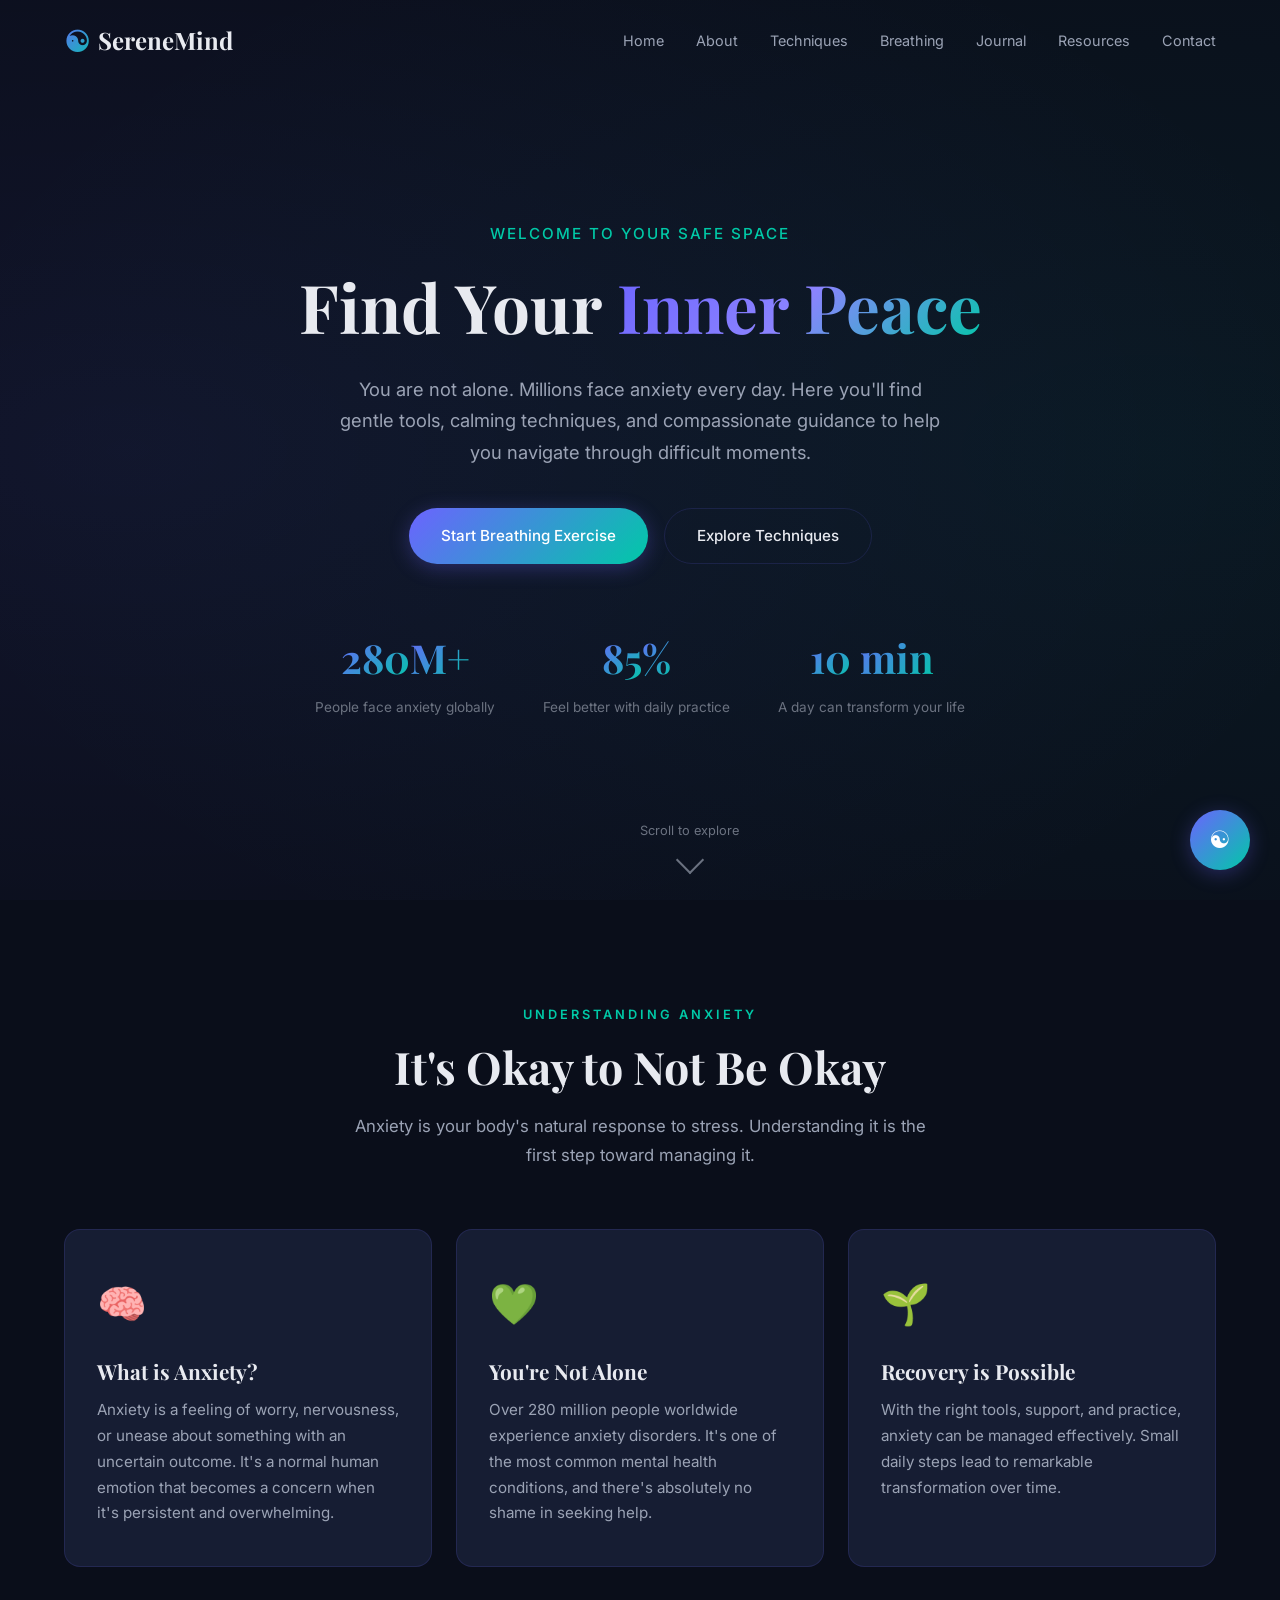
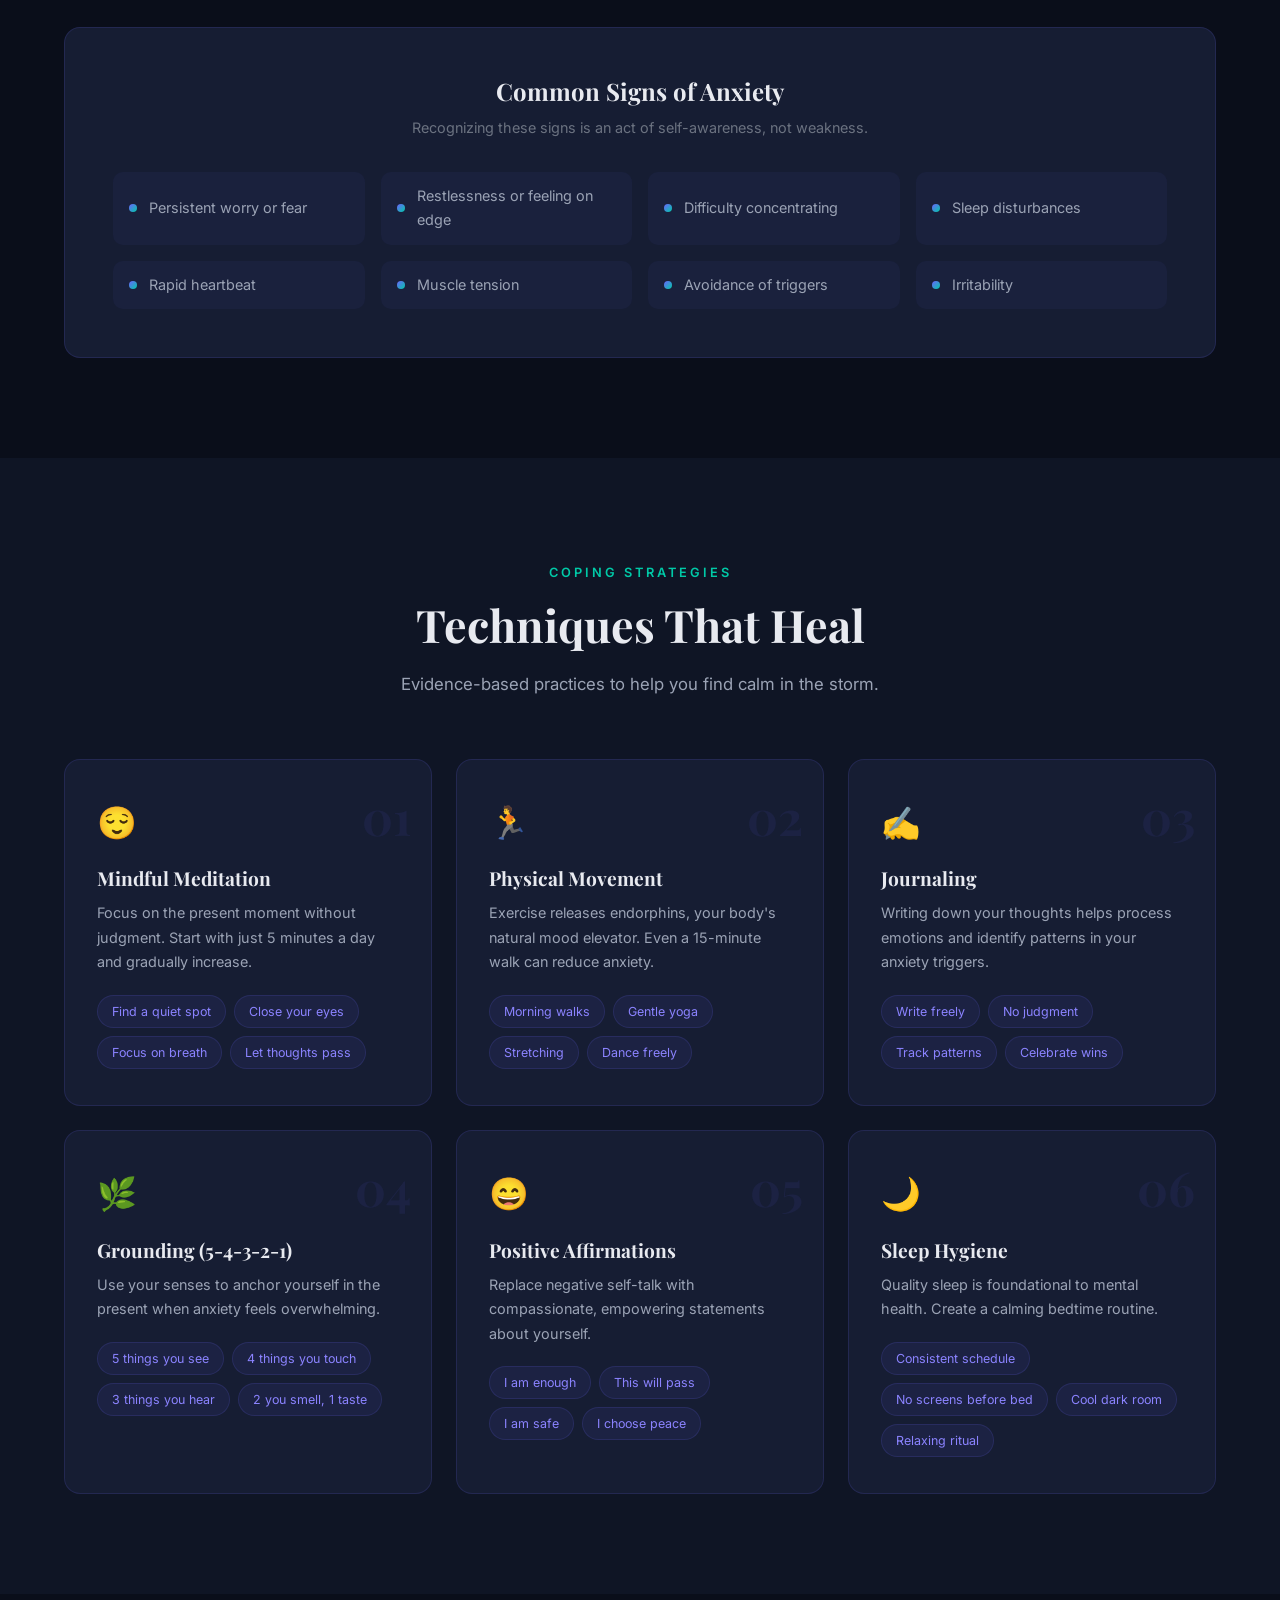
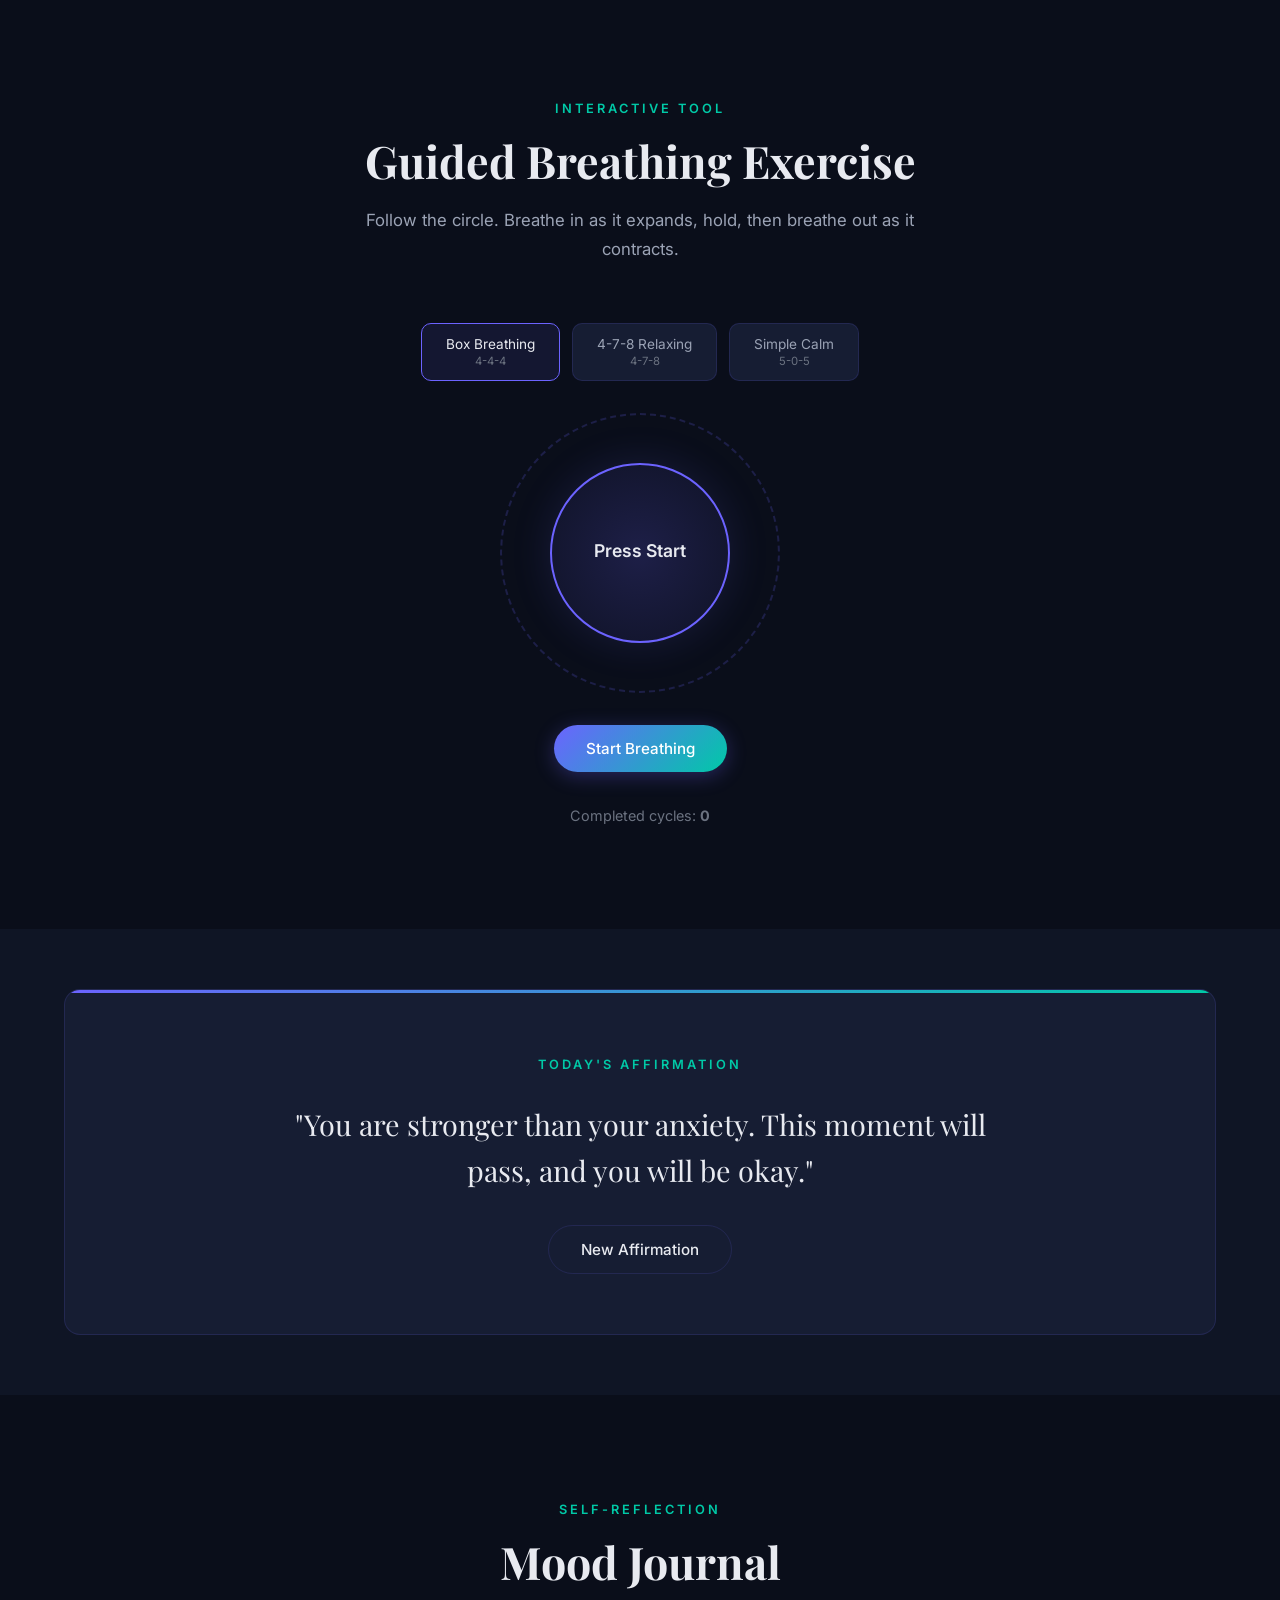
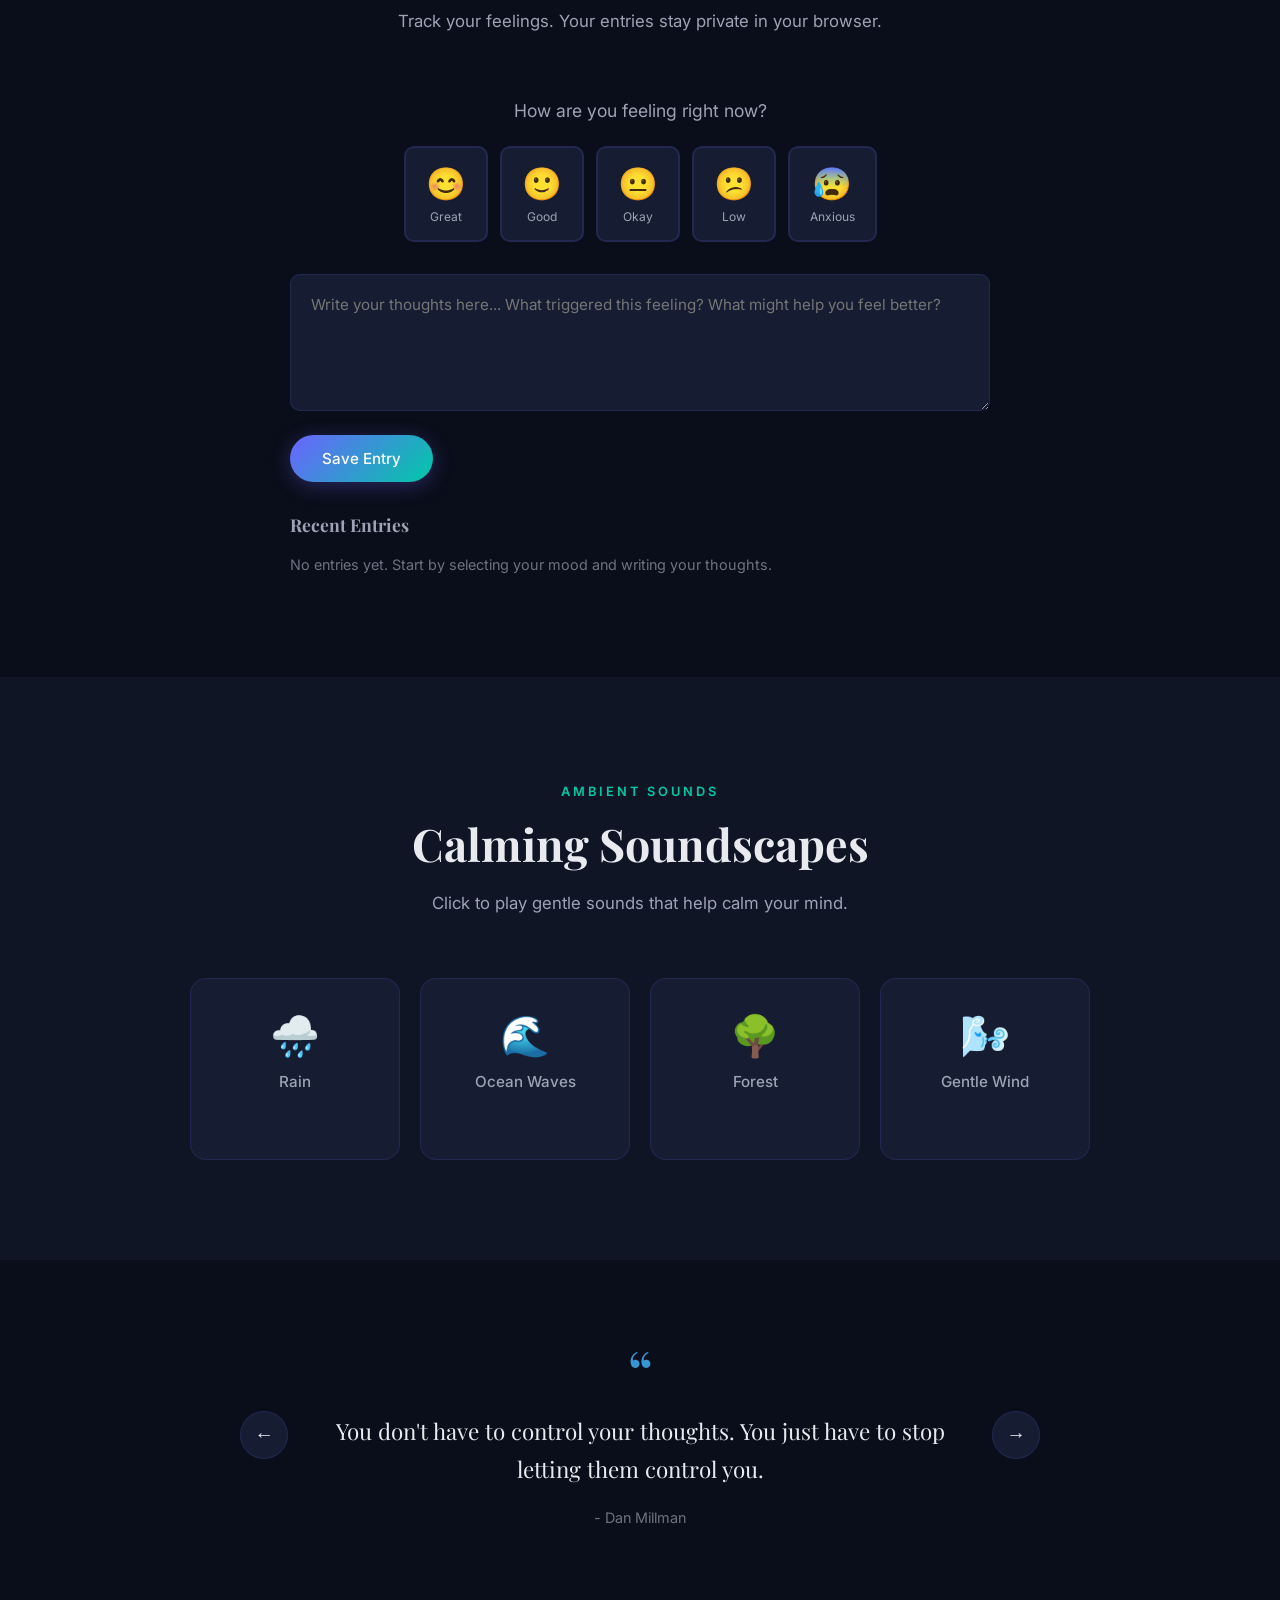
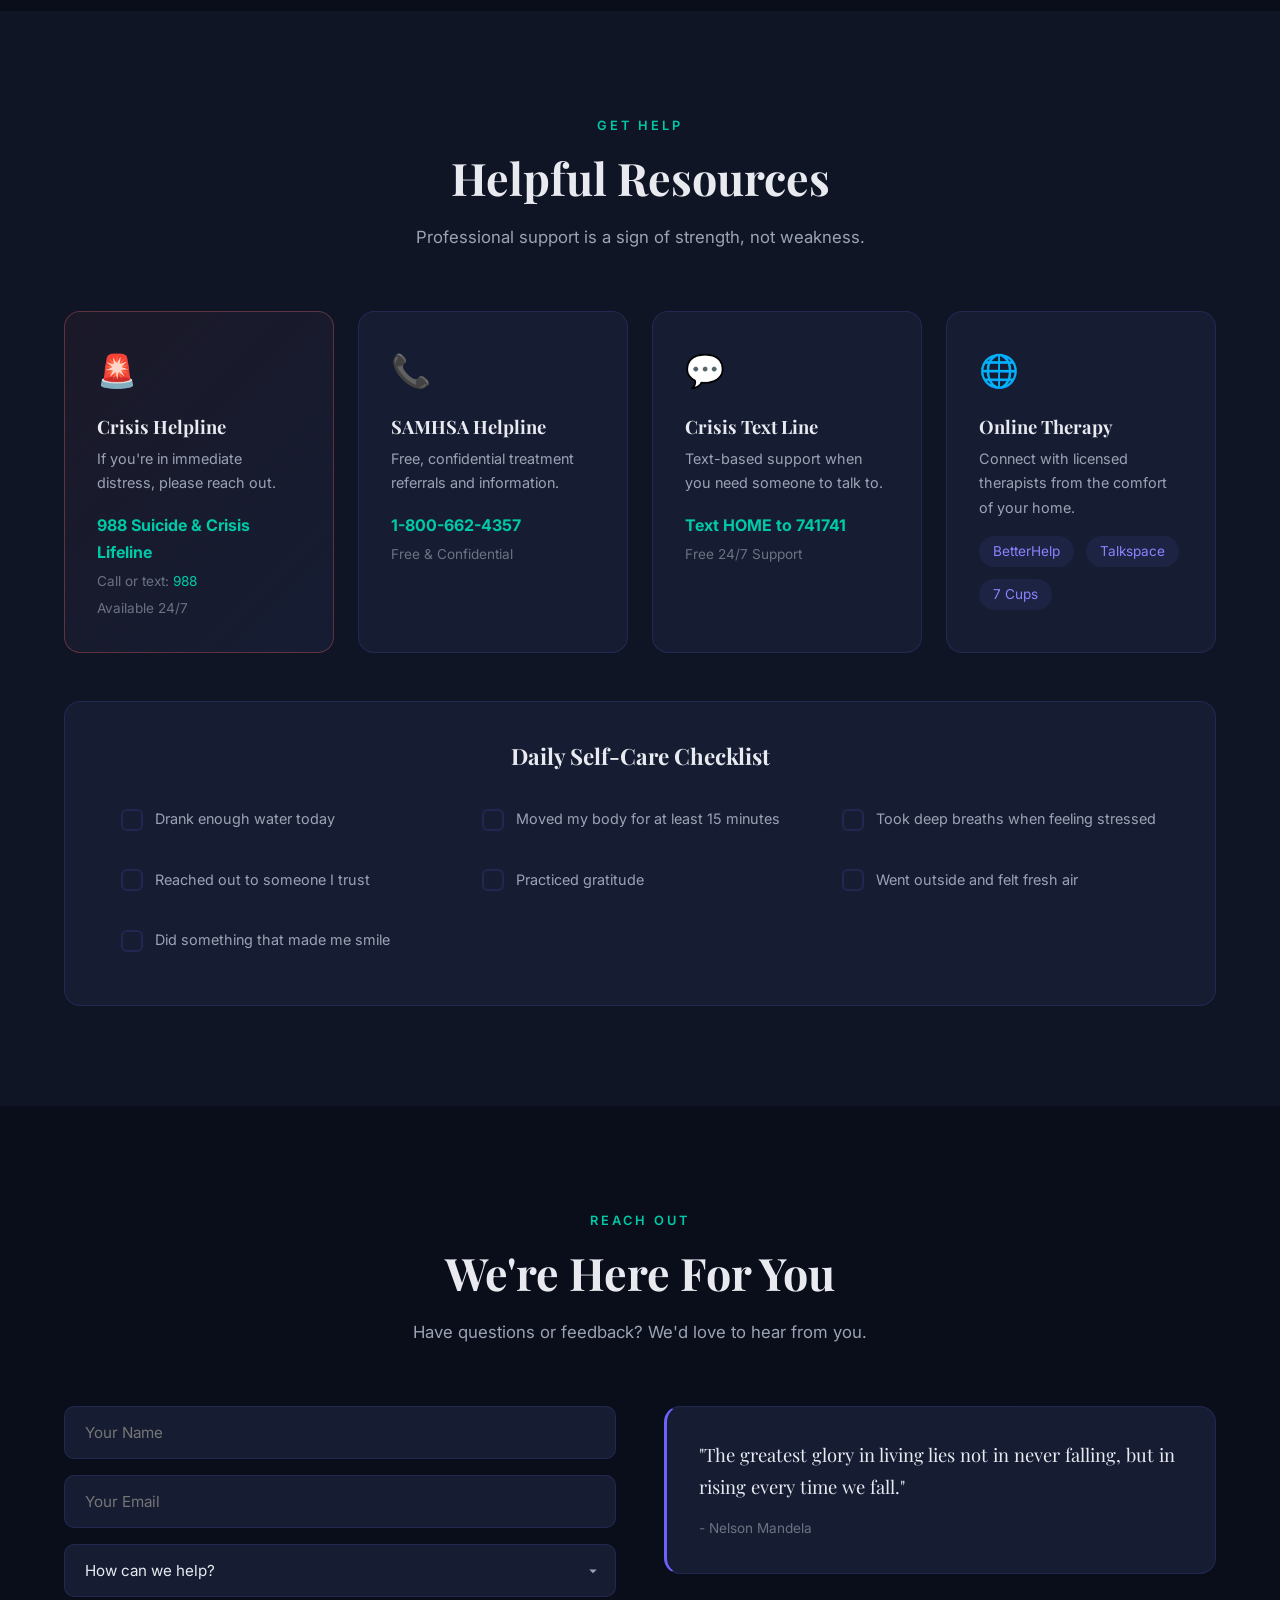
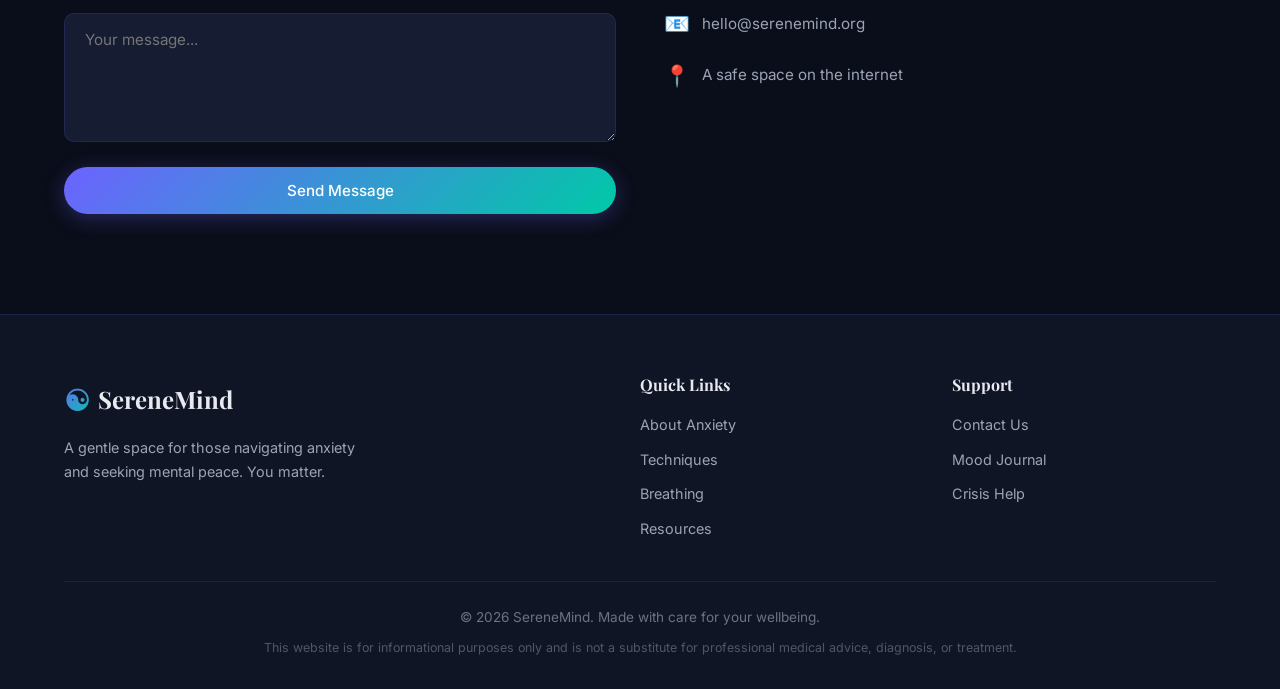
==== index.html @ 4c830961 "Initial commit: SereneMind mental peace website" ====
<!DOCTYPE html>
<html lang="en">
<head>
    <meta charset="UTF-8">
    <meta name="viewport" content="width=device-width, initial-scale=1.0">
    <title>SereneMind - Find Your Inner Peace</title>
    <link rel="preconnect" href="https://fonts.googleapis.com">
    <link href="https://fonts.googleapis.com/css2?family=Playfair+Display:wght@400;600;700&family=Inter:wght@300;400;500;600&display=swap" rel="stylesheet">
    <link rel="stylesheet" href="style.css">
</head>
<body>

    <!-- Navigation -->
    <nav class="navbar" id="navbar">
        <div class="container nav-container">
            <a href="#" class="logo">
                <span class="logo-icon">&#9775;</span> SereneMind
            </a>
            <button class="nav-toggle" id="navToggle" aria-label="Toggle menu">
                <span></span><span></span><span></span>
            </button>
            <ul class="nav-links" id="navLinks">
                <li><a href="#home">Home</a></li>
                <li><a href="#about">About</a></li>
                <li><a href="#techniques">Techniques</a></li>
                <li><a href="#breathing">Breathing</a></li>
                <li><a href="#journal">Journal</a></li>
                <li><a href="#resources">Resources</a></li>
                <li><a href="#contact">Contact</a></li>
            </ul>
        </div>
    </nav>

    <!-- Hero Section -->
    <section class="hero" id="home">
        <div class="hero-particles" id="particles"></div>
        <div class="container hero-content">
            <p class="hero-tagline">Welcome to your safe space</p>
            <h1 class="hero-title">Find Your <span class="gradient-text">Inner Peace</span></h1>
            <p class="hero-subtitle">
                You are not alone. Millions face anxiety every day. Here you'll find gentle tools,
                calming techniques, and compassionate guidance to help you navigate through difficult moments.
            </p>
            <div class="hero-buttons">
                <a href="#breathing" class="btn btn-primary">Start Breathing Exercise</a>
                <a href="#techniques" class="btn btn-outline">Explore Techniques</a>
            </div>
            <div class="hero-stats">
                <div class="stat">
                    <span class="stat-number" data-target="280">0</span><span class="stat-suffix">M+</span>
                    <span class="stat-label">People face anxiety globally</span>
                </div>
                <div class="stat">
                    <span class="stat-number" data-target="85">0</span><span class="stat-suffix">%</span>
                    <span class="stat-label">Feel better with daily practice</span>
                </div>
                <div class="stat">
                    <span class="stat-number" data-target="10">0</span><span class="stat-suffix"> min</span>
                    <span class="stat-label">A day can transform your life</span>
                </div>
            </div>
        </div>
        <div class="scroll-indicator">
            <span>Scroll to explore</span>
            <div class="scroll-arrow"></div>
        </div>
    </section>

    <!-- About Section -->
    <section class="section about" id="about">
        <div class="container">
            <div class="section-header">
                <span class="section-tag">Understanding Anxiety</span>
                <h2 class="section-title">It's Okay to Not Be Okay</h2>
                <p class="section-subtitle">Anxiety is your body's natural response to stress. Understanding it is the first step toward managing it.</p>
            </div>
            <div class="about-grid">
                <div class="about-card" data-aos="fade-up">
                    <div class="about-icon">&#129504;</div>
                    <h3>What is Anxiety?</h3>
                    <p>Anxiety is a feeling of worry, nervousness, or unease about something with an uncertain outcome. It's a normal human emotion that becomes a concern when it's persistent and overwhelming.</p>
                </div>
                <div class="about-card" data-aos="fade-up" data-delay="100">
                    <div class="about-icon">&#128154;</div>
                    <h3>You're Not Alone</h3>
                    <p>Over 280 million people worldwide experience anxiety disorders. It's one of the most common mental health conditions, and there's absolutely no shame in seeking help.</p>
                </div>
                <div class="about-card" data-aos="fade-up" data-delay="200">
                    <div class="about-icon">&#127793;</div>
                    <h3>Recovery is Possible</h3>
                    <p>With the right tools, support, and practice, anxiety can be managed effectively. Small daily steps lead to remarkable transformation over time.</p>
                </div>
            </div>

            <!-- Symptoms Awareness -->
            <div class="symptoms-section">
                <h3 class="symptoms-title">Common Signs of Anxiety</h3>
                <p class="symptoms-note">Recognizing these signs is an act of self-awareness, not weakness.</p>
                <div class="symptoms-grid">
                    <div class="symptom-item"><span class="symptom-dot"></span> Persistent worry or fear</div>
                    <div class="symptom-item"><span class="symptom-dot"></span> Restlessness or feeling on edge</div>
                    <div class="symptom-item"><span class="symptom-dot"></span> Difficulty concentrating</div>
                    <div class="symptom-item"><span class="symptom-dot"></span> Sleep disturbances</div>
                    <div class="symptom-item"><span class="symptom-dot"></span> Rapid heartbeat</div>
                    <div class="symptom-item"><span class="symptom-dot"></span> Muscle tension</div>
                    <div class="symptom-item"><span class="symptom-dot"></span> Avoidance of triggers</div>
                    <div class="symptom-item"><span class="symptom-dot"></span> Irritability</div>
                </div>
            </div>
        </div>
    </section>

    <!-- Techniques Section -->
    <section class="section techniques" id="techniques">
        <div class="container">
            <div class="section-header">
                <span class="section-tag">Coping Strategies</span>
                <h2 class="section-title">Techniques That Heal</h2>
                <p class="section-subtitle">Evidence-based practices to help you find calm in the storm.</p>
            </div>
            <div class="techniques-grid">
                <div class="technique-card">
                    <div class="technique-number">01</div>
                    <div class="technique-icon">&#128524;</div>
                    <h3>Mindful Meditation</h3>
                    <p>Focus on the present moment without judgment. Start with just 5 minutes a day and gradually increase.</p>
                    <div class="technique-steps">
                        <span>Find a quiet spot</span>
                        <span>Close your eyes</span>
                        <span>Focus on breath</span>
                        <span>Let thoughts pass</span>
                    </div>
                </div>
                <div class="technique-card">
                    <div class="technique-number">02</div>
                    <div class="technique-icon">&#127939;</div>
                    <h3>Physical Movement</h3>
                    <p>Exercise releases endorphins, your body's natural mood elevator. Even a 15-minute walk can reduce anxiety.</p>
                    <div class="technique-steps">
                        <span>Morning walks</span>
                        <span>Gentle yoga</span>
                        <span>Stretching</span>
                        <span>Dance freely</span>
                    </div>
                </div>
                <div class="technique-card">
                    <div class="technique-number">03</div>
                    <div class="technique-icon">&#9997;&#65039;</div>
                    <h3>Journaling</h3>
                    <p>Writing down your thoughts helps process emotions and identify patterns in your anxiety triggers.</p>
                    <div class="technique-steps">
                        <span>Write freely</span>
                        <span>No judgment</span>
                        <span>Track patterns</span>
                        <span>Celebrate wins</span>
                    </div>
                </div>
                <div class="technique-card">
                    <div class="technique-number">04</div>
                    <div class="technique-icon">&#127807;</div>
                    <h3>Grounding (5-4-3-2-1)</h3>
                    <p>Use your senses to anchor yourself in the present when anxiety feels overwhelming.</p>
                    <div class="technique-steps">
                        <span>5 things you see</span>
                        <span>4 things you touch</span>
                        <span>3 things you hear</span>
                        <span>2 you smell, 1 taste</span>
                    </div>
                </div>
                <div class="technique-card">
                    <div class="technique-number">05</div>
                    <div class="technique-icon">&#128516;</div>
                    <h3>Positive Affirmations</h3>
                    <p>Replace negative self-talk with compassionate, empowering statements about yourself.</p>
                    <div class="technique-steps">
                        <span>I am enough</span>
                        <span>This will pass</span>
                        <span>I am safe</span>
                        <span>I choose peace</span>
                    </div>
                </div>
                <div class="technique-card">
                    <div class="technique-number">06</div>
                    <div class="technique-icon">&#127769;</div>
                    <h3>Sleep Hygiene</h3>
                    <p>Quality sleep is foundational to mental health. Create a calming bedtime routine.</p>
                    <div class="technique-steps">
                        <span>Consistent schedule</span>
                        <span>No screens before bed</span>
                        <span>Cool dark room</span>
                        <span>Relaxing ritual</span>
                    </div>
                </div>
            </div>
        </div>
    </section>

    <!-- Breathing Exercise Section -->
    <section class="section breathing" id="breathing">
        <div class="container">
            <div class="section-header">
                <span class="section-tag">Interactive Tool</span>
                <h2 class="section-title">Guided Breathing Exercise</h2>
                <p class="section-subtitle">Follow the circle. Breathe in as it expands, hold, then breathe out as it contracts.</p>
            </div>
            <div class="breathing-app">
                <div class="breathing-pattern-selector">
                    <button class="pattern-btn active" data-inhale="4" data-hold="4" data-exhale="4">Box Breathing<br><small>4-4-4</small></button>
                    <button class="pattern-btn" data-inhale="4" data-hold="7" data-exhale="8">4-7-8 Relaxing<br><small>4-7-8</small></button>
                    <button class="pattern-btn" data-inhale="5" data-hold="0" data-exhale="5">Simple Calm<br><small>5-0-5</small></button>
                </div>
                <div class="breathing-circle-container">
                    <div class="breathing-outer-ring"></div>
                    <div class="breathing-circle" id="breathCircle">
                        <span class="breath-text" id="breathText">Press Start</span>
                        <span class="breath-timer" id="breathTimer"></span>
                    </div>
                </div>
                <div class="breathing-controls">
                    <button class="btn btn-primary" id="breathStart">Start Breathing</button>
                    <button class="btn btn-outline" id="breathStop" style="display:none;">Stop</button>
                </div>
                <div class="breath-counter">
                    <span>Completed cycles: <strong id="cycleCount">0</strong></span>
                </div>
            </div>
        </div>
    </section>

    <!-- Daily Affirmation -->
    <section class="section affirmation">
        <div class="container">
            <div class="affirmation-card">
                <span class="affirmation-label">Today's Affirmation</span>
                <p class="affirmation-text" id="affirmationText">"You are stronger than your anxiety. This moment will pass, and you will be okay."</p>
                <button class="btn btn-outline" id="newAffirmation">New Affirmation</button>
            </div>
        </div>
    </section>

    <!-- Mood Tracker / Journal Section -->
    <section class="section journal" id="journal">
        <div class="container">
            <div class="section-header">
                <span class="section-tag">Self-Reflection</span>
                <h2 class="section-title">Mood Journal</h2>
                <p class="section-subtitle">Track your feelings. Your entries stay private in your browser.</p>
            </div>
            <div class="journal-app">
                <div class="mood-selector">
                    <p class="mood-question">How are you feeling right now?</p>
                    <div class="mood-options">
                        <button class="mood-btn" data-mood="great" title="Great">&#128522;<span>Great</span></button>
                        <button class="mood-btn" data-mood="good" title="Good">&#128578;<span>Good</span></button>
                        <button class="mood-btn" data-mood="okay" title="Okay">&#128528;<span>Okay</span></button>
                        <button class="mood-btn" data-mood="low" title="Low">&#128533;<span>Low</span></button>
                        <button class="mood-btn" data-mood="anxious" title="Anxious">&#128560;<span>Anxious</span></button>
                    </div>
                </div>
                <div class="journal-entry">
                    <textarea id="journalText" placeholder="Write your thoughts here... What triggered this feeling? What might help you feel better?" rows="5"></textarea>
                    <button class="btn btn-primary" id="saveJournal">Save Entry</button>
                </div>
                <div class="journal-history" id="journalHistory">
                    <h4>Recent Entries</h4>
                    <div id="journalEntries"></div>
                </div>
            </div>
        </div>
    </section>

    <!-- Calming Sounds -->
    <section class="section sounds">
        <div class="container">
            <div class="section-header">
                <span class="section-tag">Ambient Sounds</span>
                <h2 class="section-title">Calming Soundscapes</h2>
                <p class="section-subtitle">Click to play gentle sounds that help calm your mind.</p>
            </div>
            <div class="sounds-grid">
                <button class="sound-card" data-sound="rain">
                    <div class="sound-icon">&#127783;&#65039;</div>
                    <span>Rain</span>
                    <div class="sound-wave"><span></span><span></span><span></span><span></span><span></span></div>
                </button>
                <button class="sound-card" data-sound="ocean">
                    <div class="sound-icon">&#127754;</div>
                    <span>Ocean Waves</span>
                    <div class="sound-wave"><span></span><span></span><span></span><span></span><span></span></div>
                </button>
                <button class="sound-card" data-sound="forest">
                    <div class="sound-icon">&#127795;</div>
                    <span>Forest</span>
                    <div class="sound-wave"><span></span><span></span><span></span><span></span><span></span></div>
                </button>
                <button class="sound-card" data-sound="wind">
                    <div class="sound-icon">&#127788;&#65039;</div>
                    <span>Gentle Wind</span>
                    <div class="sound-wave"><span></span><span></span><span></span><span></span><span></span></div>
                </button>
            </div>
        </div>
    </section>

    <!-- Quotes Carousel -->
    <section class="section quotes">
        <div class="container">
            <div class="quotes-carousel">
                <button class="quote-nav quote-prev" id="quotePrev">&#8592;</button>
                <div class="quote-content">
                    <div class="quote-mark">&#8220;</div>
                    <p class="quote-text" id="quoteText">You don't have to control your thoughts. You just have to stop letting them control you.</p>
                    <span class="quote-author" id="quoteAuthor">- Dan Millman</span>
                </div>
                <button class="quote-nav quote-next" id="quoteNext">&#8594;</button>
            </div>
        </div>
    </section>

    <!-- Resources Section -->
    <section class="section resources" id="resources">
        <div class="container">
            <div class="section-header">
                <span class="section-tag">Get Help</span>
                <h2 class="section-title">Helpful Resources</h2>
                <p class="section-subtitle">Professional support is a sign of strength, not weakness.</p>
            </div>
            <div class="resources-grid">
                <div class="resource-card emergency">
                    <div class="resource-icon">&#128680;</div>
                    <h3>Crisis Helpline</h3>
                    <p>If you're in immediate distress, please reach out.</p>
                    <div class="resource-contact">
                        <strong>988 Suicide & Crisis Lifeline</strong>
                        <span>Call or text: <a href="tel:988">988</a></span>
                        <span>Available 24/7</span>
                    </div>
                </div>
                <div class="resource-card">
                    <div class="resource-icon">&#128222;</div>
                    <h3>SAMHSA Helpline</h3>
                    <p>Free, confidential treatment referrals and information.</p>
                    <div class="resource-contact">
                        <strong>1-800-662-4357</strong>
                        <span>Free & Confidential</span>
                    </div>
                </div>
                <div class="resource-card">
                    <div class="resource-icon">&#128172;</div>
                    <h3>Crisis Text Line</h3>
                    <p>Text-based support when you need someone to talk to.</p>
                    <div class="resource-contact">
                        <strong>Text HOME to 741741</strong>
                        <span>Free 24/7 Support</span>
                    </div>
                </div>
                <div class="resource-card">
                    <div class="resource-icon">&#127760;</div>
                    <h3>Online Therapy</h3>
                    <p>Connect with licensed therapists from the comfort of your home.</p>
                    <div class="resource-links">
                        <span>BetterHelp</span>
                        <span>Talkspace</span>
                        <span>7 Cups</span>
                    </div>
                </div>
            </div>

            <div class="self-care-checklist">
                <h3>Daily Self-Care Checklist</h3>
                <div class="checklist-items">
                    <label class="checklist-item">
                        <input type="checkbox" id="check1"> <span class="checkmark"></span> Drank enough water today
                    </label>
                    <label class="checklist-item">
                        <input type="checkbox" id="check2"> <span class="checkmark"></span> Moved my body for at least 15 minutes
                    </label>
                    <label class="checklist-item">
                        <input type="checkbox" id="check3"> <span class="checkmark"></span> Took deep breaths when feeling stressed
                    </label>
                    <label class="checklist-item">
                        <input type="checkbox" id="check4"> <span class="checkmark"></span> Reached out to someone I trust
                    </label>
                    <label class="checklist-item">
                        <input type="checkbox" id="check5"> <span class="checkmark"></span> Practiced gratitude
                    </label>
                    <label class="checklist-item">
                        <input type="checkbox" id="check6"> <span class="checkmark"></span> Went outside and felt fresh air
                    </label>
                    <label class="checklist-item">
                        <input type="checkbox" id="check7"> <span class="checkmark"></span> Did something that made me smile
                    </label>
                </div>
            </div>
        </div>
    </section>

    <!-- Contact Section -->
    <section class="section contact" id="contact">
        <div class="container">
            <div class="section-header">
                <span class="section-tag">Reach Out</span>
                <h2 class="section-title">We're Here For You</h2>
                <p class="section-subtitle">Have questions or feedback? We'd love to hear from you.</p>
            </div>
            <div class="contact-wrapper">
                <form class="contact-form" id="contactForm">
                    <div class="form-group">
                        <input type="text" placeholder="Your Name" required>
                    </div>
                    <div class="form-group">
                        <input type="email" placeholder="Your Email" required>
                    </div>
                    <div class="form-group">
                        <select>
                            <option value="">How can we help?</option>
                            <option>General Inquiry</option>
                            <option>Suggest a Resource</option>
                            <option>Share Your Story</option>
                            <option>Partnership</option>
                        </select>
                    </div>
                    <div class="form-group">
                        <textarea placeholder="Your message..." rows="5" required></textarea>
                    </div>
                    <button type="submit" class="btn btn-primary">Send Message</button>
                </form>
                <div class="contact-info">
                    <div class="contact-quote">
                        <p>"The greatest glory in living lies not in never falling, but in rising every time we fall."</p>
                        <span>- Nelson Mandela</span>
                    </div>
                    <div class="contact-details">
                        <div class="contact-item">
                            <span class="contact-icon">&#128231;</span>
                            <span>hello@serenemind.org</span>
                        </div>
                        <div class="contact-item">
                            <span class="contact-icon">&#128205;</span>
                            <span>A safe space on the internet</span>
                        </div>
                    </div>
                </div>
            </div>
        </div>
    </section>

    <!-- Footer -->
    <footer class="footer">
        <div class="container">
            <div class="footer-content">
                <div class="footer-brand">
                    <a href="#" class="logo"><span class="logo-icon">&#9775;</span> SereneMind</a>
                    <p>A gentle space for those navigating anxiety and seeking mental peace. You matter.</p>
                </div>
                <div class="footer-links">
                    <h4>Quick Links</h4>
                    <a href="#about">About Anxiety</a>
                    <a href="#techniques">Techniques</a>
                    <a href="#breathing">Breathing</a>
                    <a href="#resources">Resources</a>
                </div>
                <div class="footer-links">
                    <h4>Support</h4>
                    <a href="#contact">Contact Us</a>
                    <a href="#journal">Mood Journal</a>
                    <a href="#resources">Crisis Help</a>
                </div>
            </div>
            <div class="footer-bottom">
                <p>&copy; 2026 SereneMind. Made with care for your wellbeing.</p>
                <p class="disclaimer">This website is for informational purposes only and is not a substitute for professional medical advice, diagnosis, or treatment.</p>
            </div>
        </div>
    </footer>

    <!-- Floating Calm Button -->
    <button class="calm-btn" id="calmBtn" title="Quick calm exercise">
        <span>&#9775;</span>
    </button>

    <!-- Calm Modal -->
    <div class="calm-modal" id="calmModal">
        <div class="calm-modal-content">
            <button class="calm-modal-close" id="calmClose">&times;</button>
            <h3>Quick Grounding Exercise</h3>
            <p>Take a moment. Look around and find:</p>
            <div class="grounding-steps">
                <div class="ground-step active" data-step="1">
                    <span class="ground-number">5</span>
                    <span>things you can <strong>SEE</strong></span>
                </div>
                <div class="ground-step" data-step="2">
                    <span class="ground-number">4</span>
                    <span>things you can <strong>TOUCH</strong></span>
                </div>
                <div class="ground-step" data-step="3">
                    <span class="ground-number">3</span>
                    <span>things you can <strong>HEAR</strong></span>
                </div>
                <div class="ground-step" data-step="4">
                    <span class="ground-number">2</span>
                    <span>things you can <strong>SMELL</strong></span>
                </div>
                <div class="ground-step" data-step="5">
                    <span class="ground-number">1</span>
                    <span>thing you can <strong>TASTE</strong></span>
                </div>
            </div>
            <button class="btn btn-primary" id="groundNext">Next Step</button>
        </div>
    </div>

    <script src="script.js"></script>
</body>
</html>
---- style.css ----
/* ===== CSS Variables & Reset ===== */
:root {
    --primary: #6C63FF;
    --primary-light: #8B83FF;
    --primary-dark: #4A42D4;
    --accent: #00C9A7;
    --accent-light: #33D4B8;
    --bg-dark: #0A0E1A;
    --bg-section: #0F1525;
    --bg-card: #161D33;
    --bg-card-hover: #1C2540;
    --text-primary: #E8EAF0;
    --text-secondary: #9BA3B5;
    --text-muted: #6B7280;
    --border: rgba(108, 99, 255, 0.15);
    --glow: rgba(108, 99, 255, 0.3);
    --gradient-1: linear-gradient(135deg, #6C63FF, #00C9A7);
    --gradient-2: linear-gradient(135deg, #6C63FF 0%, #8B83FF 50%, #00C9A7 100%);
    --shadow: 0 4px 30px rgba(0, 0, 0, 0.3);
    --radius: 16px;
    --radius-sm: 10px;
    --transition: 0.3s ease;
}

*, *::before, *::after {
    margin: 0;
    padding: 0;
    box-sizing: border-box;
}

html {
    scroll-behavior: smooth;
    scroll-padding-top: 80px;
}

body {
    font-family: 'Inter', -apple-system, BlinkMacSystemFont, sans-serif;
    background: var(--bg-dark);
    color: var(--text-primary);
    line-height: 1.7;
    overflow-x: hidden;
}

h1, h2, h3, h4 {
    font-family: 'Playfair Display', Georgia, serif;
    line-height: 1.3;
}

a {
    text-decoration: none;
    color: inherit;
}

img { max-width: 100%; }

.container {
    max-width: 1200px;
    margin: 0 auto;
    padding: 0 24px;
}

/* ===== Navbar ===== */
.navbar {
    position: fixed;
    top: 0;
    left: 0;
    right: 0;
    z-index: 1000;
    padding: 16px 0;
    transition: var(--transition);
    background: transparent;
}

.navbar.scrolled {
    background: rgba(10, 14, 26, 0.92);
    backdrop-filter: blur(20px);
    border-bottom: 1px solid var(--border);
    padding: 10px 0;
}

.nav-container {
    display: flex;
    justify-content: space-between;
    align-items: center;
}

.logo {
    font-family: 'Playfair Display', serif;
    font-size: 1.5rem;
    font-weight: 700;
    display: flex;
    align-items: center;
    gap: 8px;
}

.logo-icon {
    font-size: 1.8rem;
    background: var(--gradient-1);
    -webkit-background-clip: text;
    -webkit-text-fill-color: transparent;
    background-clip: text;
}

.nav-links {
    display: flex;
    list-style: none;
    gap: 32px;
}

.nav-links a {
    font-size: 0.9rem;
    font-weight: 400;
    color: var(--text-secondary);
    transition: var(--transition);
    position: relative;
}

.nav-links a::after {
    content: '';
    position: absolute;
    bottom: -4px;
    left: 0;
    width: 0;
    height: 2px;
    background: var(--gradient-1);
    transition: var(--transition);
}

.nav-links a:hover {
    color: var(--text-primary);
}

.nav-links a:hover::after {
    width: 100%;
}

.nav-toggle {
    display: none;
    flex-direction: column;
    gap: 5px;
    background: none;
    border: none;
    cursor: pointer;
    padding: 5px;
}

.nav-toggle span {
    width: 25px;
    height: 2px;
    background: var(--text-primary);
    transition: var(--transition);
    border-radius: 2px;
}

/* ===== Buttons ===== */
.btn {
    display: inline-flex;
    align-items: center;
    justify-content: center;
    padding: 14px 32px;
    border-radius: 50px;
    font-size: 0.95rem;
    font-weight: 500;
    font-family: 'Inter', sans-serif;
    cursor: pointer;
    transition: all 0.3s ease;
    border: none;
    gap: 8px;
}

.btn-primary {
    background: var(--gradient-1);
    color: white;
    box-shadow: 0 4px 20px var(--glow);
}

.btn-primary:hover {
    transform: translateY(-2px);
    box-shadow: 0 6px 30px var(--glow);
}

.btn-outline {
    background: transparent;
    color: var(--text-primary);
    border: 1.5px solid var(--border);
}

.btn-outline:hover {
    border-color: var(--primary);
    background: rgba(108, 99, 255, 0.08);
    transform: translateY(-2px);
}

/* ===== Hero ===== */
.hero {
    min-height: 100vh;
    display: flex;
    flex-direction: column;
    justify-content: center;
    align-items: center;
    text-align: center;
    position: relative;
    overflow: hidden;
    padding: 120px 24px 80px;
}

.hero::before {
    content: '';
    position: absolute;
    top: -50%;
    left: -50%;
    width: 200%;
    height: 200%;
    background: radial-gradient(ellipse at 30% 50%, rgba(108, 99, 255, 0.08) 0%, transparent 50%),
                radial-gradient(ellipse at 70% 50%, rgba(0, 201, 167, 0.06) 0%, transparent 50%);
    animation: heroBg 20s ease-in-out infinite alternate;
}

@keyframes heroBg {
    0% { transform: translate(0, 0) rotate(0deg); }
    100% { transform: translate(-5%, 5%) rotate(3deg); }
}

.hero-particles {
    position: absolute;
    inset: 0;
    overflow: hidden;
}

.particle {
    position: absolute;
    width: 3px;
    height: 3px;
    background: var(--primary-light);
    border-radius: 50%;
    opacity: 0;
    animation: particleFloat linear infinite;
}

@keyframes particleFloat {
    0% { opacity: 0; transform: translateY(100vh) scale(0); }
    10% { opacity: 0.6; }
    90% { opacity: 0.6; }
    100% { opacity: 0; transform: translateY(-100px) scale(1); }
}

.hero-content {
    position: relative;
    z-index: 2;
    max-width: 800px;
}

.hero-tagline {
    font-size: 0.95rem;
    color: var(--accent);
    font-weight: 500;
    letter-spacing: 2px;
    text-transform: uppercase;
    margin-bottom: 16px;
    opacity: 0;
    animation: fadeUp 0.8s ease forwards 0.2s;
}

.hero-title {
    font-size: clamp(2.5rem, 6vw, 4.2rem);
    font-weight: 700;
    margin-bottom: 24px;
    opacity: 0;
    animation: fadeUp 0.8s ease forwards 0.4s;
}

.gradient-text {
    background: var(--gradient-2);
    -webkit-background-clip: text;
    -webkit-text-fill-color: transparent;
    background-clip: text;
}

.hero-subtitle {
    font-size: 1.15rem;
    color: var(--text-secondary);
    max-width: 600px;
    margin: 0 auto 40px;
    opacity: 0;
    animation: fadeUp 0.8s ease forwards 0.6s;
}

.hero-buttons {
    display: flex;
    gap: 16px;
    justify-content: center;
    flex-wrap: wrap;
    margin-bottom: 60px;
    opacity: 0;
    animation: fadeUp 0.8s ease forwards 0.8s;
}

.hero-stats {
    display: flex;
    gap: 48px;
    justify-content: center;
    flex-wrap: wrap;
    opacity: 0;
    animation: fadeUp 0.8s ease forwards 1s;
}

.stat {
    text-align: center;
}

.stat-number {
    font-family: 'Playfair Display', serif;
    font-size: 2.5rem;
    font-weight: 700;
    background: var(--gradient-1);
    -webkit-background-clip: text;
    -webkit-text-fill-color: transparent;
    background-clip: text;
}

.stat-suffix {
    font-family: 'Playfair Display', serif;
    font-size: 2.5rem;
    font-weight: 700;
    background: var(--gradient-1);
    -webkit-background-clip: text;
    -webkit-text-fill-color: transparent;
    background-clip: text;
}

.stat-label {
    display: block;
    font-size: 0.85rem;
    color: var(--text-muted);
    margin-top: 4px;
}

@keyframes fadeUp {
    from { opacity: 0; transform: translateY(30px); }
    to { opacity: 1; transform: translateY(0); }
}

.scroll-indicator {
    position: absolute;
    bottom: 30px;
    left: 50%;
    transform: translateX(-50%);
    text-align: center;
    opacity: 0;
    animation: fadeUp 0.8s ease forwards 1.2s;
}

.scroll-indicator span {
    display: block;
    font-size: 0.8rem;
    color: var(--text-muted);
    margin-bottom: 8px;
}

.scroll-arrow {
    width: 20px;
    height: 20px;
    border-right: 2px solid var(--text-muted);
    border-bottom: 2px solid var(--text-muted);
    transform: rotate(45deg);
    margin: 0 auto;
    animation: scrollBounce 2s ease infinite;
}

@keyframes scrollBounce {
    0%, 100% { transform: rotate(45deg) translate(0, 0); opacity: 0.5; }
    50% { transform: rotate(45deg) translate(5px, 5px); opacity: 1; }
}

/* ===== Sections Common ===== */
.section {
    padding: 100px 0;
    position: relative;
}

.section:nth-child(even) {
    background: var(--bg-section);
}

.section-header {
    text-align: center;
    margin-bottom: 60px;
}

.section-tag {
    display: inline-block;
    font-size: 0.8rem;
    font-weight: 600;
    color: var(--accent);
    text-transform: uppercase;
    letter-spacing: 3px;
    margin-bottom: 12px;
}

.section-title {
    font-size: clamp(2rem, 4vw, 2.8rem);
    margin-bottom: 16px;
}

.section-subtitle {
    font-size: 1.05rem;
    color: var(--text-secondary);
    max-width: 600px;
    margin: 0 auto;
}

/* ===== About ===== */
.about-grid {
    display: grid;
    grid-template-columns: repeat(auto-fit, minmax(300px, 1fr));
    gap: 24px;
    margin-bottom: 60px;
}

.about-card {
    background: var(--bg-card);
    border: 1px solid var(--border);
    border-radius: var(--radius);
    padding: 40px 32px;
    transition: all 0.4s ease;
    opacity: 0;
    transform: translateY(20px);
}

.about-card.visible {
    opacity: 1;
    transform: translateY(0);
}

.about-card:hover {
    background: var(--bg-card-hover);
    border-color: var(--primary);
    transform: translateY(-4px);
    box-shadow: 0 10px 40px rgba(108, 99, 255, 0.1);
}

.about-icon {
    font-size: 2.5rem;
    margin-bottom: 20px;
}

.about-card h3 {
    font-size: 1.3rem;
    margin-bottom: 12px;
}

.about-card p {
    color: var(--text-secondary);
    font-size: 0.95rem;
}

/* Symptoms */
.symptoms-section {
    background: var(--bg-card);
    border: 1px solid var(--border);
    border-radius: var(--radius);
    padding: 48px;
    text-align: center;
}

.symptoms-title {
    font-size: 1.5rem;
    margin-bottom: 8px;
}

.symptoms-note {
    color: var(--text-muted);
    font-size: 0.9rem;
    margin-bottom: 32px;
}

.symptoms-grid {
    display: grid;
    grid-template-columns: repeat(auto-fit, minmax(220px, 1fr));
    gap: 16px;
    text-align: left;
}

.symptom-item {
    display: flex;
    align-items: center;
    gap: 12px;
    padding: 12px 16px;
    background: rgba(108, 99, 255, 0.05);
    border-radius: var(--radius-sm);
    font-size: 0.9rem;
    color: var(--text-secondary);
}

.symptom-dot {
    width: 8px;
    height: 8px;
    background: var(--gradient-1);
    border-radius: 50%;
    flex-shrink: 0;
}

/* ===== Techniques ===== */
.techniques-grid {
    display: grid;
    grid-template-columns: repeat(auto-fit, minmax(340px, 1fr));
    gap: 24px;
}

.technique-card {
    background: var(--bg-card);
    border: 1px solid var(--border);
    border-radius: var(--radius);
    padding: 36px 32px;
    transition: all 0.4s ease;
    position: relative;
    overflow: hidden;
}

.technique-card::before {
    content: '';
    position: absolute;
    top: 0;
    left: 0;
    right: 0;
    height: 3px;
    background: var(--gradient-1);
    transform: scaleX(0);
    transition: transform 0.4s ease;
}

.technique-card:hover::before {
    transform: scaleX(1);
}

.technique-card:hover {
    background: var(--bg-card-hover);
    transform: translateY(-4px);
    box-shadow: var(--shadow);
}

.technique-number {
    position: absolute;
    top: 16px;
    right: 20px;
    font-family: 'Playfair Display', serif;
    font-size: 3rem;
    font-weight: 700;
    color: rgba(108, 99, 255, 0.08);
}

.technique-icon {
    font-size: 2rem;
    margin-bottom: 16px;
}

.technique-card h3 {
    font-size: 1.2rem;
    margin-bottom: 10px;
}

.technique-card p {
    color: var(--text-secondary);
    font-size: 0.9rem;
    margin-bottom: 20px;
}

.technique-steps {
    display: flex;
    flex-wrap: wrap;
    gap: 8px;
}

.technique-steps span {
    font-size: 0.78rem;
    padding: 5px 14px;
    background: rgba(108, 99, 255, 0.08);
    border-radius: 20px;
    color: var(--primary-light);
    border: 1px solid rgba(108, 99, 255, 0.15);
}

/* ===== Breathing ===== */
.breathing {
    background: var(--bg-dark);
}

.breathing-app {
    display: flex;
    flex-direction: column;
    align-items: center;
    gap: 32px;
}

.breathing-pattern-selector {
    display: flex;
    gap: 12px;
    flex-wrap: wrap;
    justify-content: center;
}

.pattern-btn {
    padding: 12px 24px;
    background: var(--bg-card);
    border: 1px solid var(--border);
    border-radius: var(--radius-sm);
    color: var(--text-secondary);
    cursor: pointer;
    transition: var(--transition);
    font-family: 'Inter', sans-serif;
    font-size: 0.85rem;
    text-align: center;
}

.pattern-btn.active {
    border-color: var(--primary);
    color: var(--text-primary);
    background: rgba(108, 99, 255, 0.1);
}

.pattern-btn small {
    color: var(--text-muted);
}

.breathing-circle-container {
    position: relative;
    width: 280px;
    height: 280px;
    display: flex;
    align-items: center;
    justify-content: center;
}

.breathing-outer-ring {
    position: absolute;
    inset: 0;
    border-radius: 50%;
    border: 2px dashed rgba(108, 99, 255, 0.2);
    animation: ringRotate 30s linear infinite;
}

@keyframes ringRotate {
    to { transform: rotate(360deg); }
}

.breathing-circle {
    width: 180px;
    height: 180px;
    border-radius: 50%;
    background: radial-gradient(circle, rgba(108, 99, 255, 0.2), rgba(108, 99, 255, 0.05));
    border: 2px solid var(--primary);
    display: flex;
    flex-direction: column;
    align-items: center;
    justify-content: center;
    transition: all 0.3s ease;
    box-shadow: 0 0 40px rgba(108, 99, 255, 0.15);
}

.breathing-circle.inhale {
    transform: scale(1.5);
    background: radial-gradient(circle, rgba(0, 201, 167, 0.25), rgba(108, 99, 255, 0.1));
    border-color: var(--accent);
    box-shadow: 0 0 60px rgba(0, 201, 167, 0.2);
}

.breathing-circle.hold {
    transform: scale(1.5);
    background: radial-gradient(circle, rgba(108, 99, 255, 0.25), rgba(108, 99, 255, 0.1));
    box-shadow: 0 0 60px rgba(108, 99, 255, 0.25);
}

.breathing-circle.exhale {
    transform: scale(1);
    background: radial-gradient(circle, rgba(108, 99, 255, 0.15), rgba(108, 99, 255, 0.05));
    box-shadow: 0 0 40px rgba(108, 99, 255, 0.1);
}

.breath-text {
    font-size: 1.1rem;
    font-weight: 600;
    color: var(--text-primary);
}

.breath-timer {
    font-size: 2rem;
    font-weight: 300;
    color: var(--primary-light);
    margin-top: 4px;
}

.breathing-controls {
    display: flex;
    gap: 12px;
}

.breath-counter {
    font-size: 0.9rem;
    color: var(--text-muted);
}

/* ===== Affirmation ===== */
.affirmation {
    padding: 60px 0;
}

.affirmation-card {
    background: var(--bg-card);
    border: 1px solid var(--border);
    border-radius: var(--radius);
    padding: 60px 48px;
    text-align: center;
    position: relative;
    overflow: hidden;
}

.affirmation-card::before {
    content: '';
    position: absolute;
    top: 0;
    left: 0;
    right: 0;
    height: 3px;
    background: var(--gradient-1);
}

.affirmation-label {
    font-size: 0.8rem;
    color: var(--accent);
    text-transform: uppercase;
    letter-spacing: 3px;
    font-weight: 600;
}

.affirmation-text {
    font-family: 'Playfair Display', serif;
    font-size: clamp(1.3rem, 3vw, 1.8rem);
    margin: 24px 0 32px;
    max-width: 700px;
    margin-left: auto;
    margin-right: auto;
    line-height: 1.6;
    color: var(--text-primary);
    transition: opacity 0.3s ease;
}

/* ===== Journal ===== */
.journal-app {
    max-width: 700px;
    margin: 0 auto;
}

.mood-selector {
    text-align: center;
    margin-bottom: 32px;
}

.mood-question {
    font-size: 1.1rem;
    margin-bottom: 20px;
    color: var(--text-secondary);
}

.mood-options {
    display: flex;
    gap: 12px;
    justify-content: center;
    flex-wrap: wrap;
}

.mood-btn {
    display: flex;
    flex-direction: column;
    align-items: center;
    gap: 6px;
    padding: 16px 20px;
    background: var(--bg-card);
    border: 2px solid var(--border);
    border-radius: var(--radius-sm);
    cursor: pointer;
    transition: var(--transition);
    font-size: 2rem;
    color: var(--text-secondary);
    font-family: 'Inter', sans-serif;
}

.mood-btn span {
    font-size: 0.75rem;
}

.mood-btn:hover, .mood-btn.active {
    border-color: var(--primary);
    background: rgba(108, 99, 255, 0.08);
    transform: translateY(-3px);
}

.journal-entry {
    margin-bottom: 32px;
}

.journal-entry textarea {
    width: 100%;
    background: var(--bg-card);
    border: 1px solid var(--border);
    border-radius: var(--radius-sm);
    padding: 20px;
    color: var(--text-primary);
    font-family: 'Inter', sans-serif;
    font-size: 0.95rem;
    resize: vertical;
    transition: var(--transition);
    margin-bottom: 16px;
}

.journal-entry textarea:focus {
    outline: none;
    border-color: var(--primary);
    box-shadow: 0 0 20px var(--glow);
}

.journal-history h4 {
    font-size: 1.1rem;
    margin-bottom: 16px;
    color: var(--text-secondary);
}

.journal-entry-item {
    background: var(--bg-card);
    border: 1px solid var(--border);
    border-radius: var(--radius-sm);
    padding: 20px;
    margin-bottom: 12px;
    transition: var(--transition);
}

.journal-entry-item:hover {
    border-color: rgba(108, 99, 255, 0.3);
}

.journal-entry-header {
    display: flex;
    justify-content: space-between;
    align-items: center;
    margin-bottom: 10px;
}

.journal-entry-mood {
    font-size: 1.5rem;
}

.journal-entry-date {
    font-size: 0.8rem;
    color: var(--text-muted);
}

.journal-entry-text {
    color: var(--text-secondary);
    font-size: 0.9rem;
    line-height: 1.6;
}

.journal-delete {
    background: none;
    border: none;
    color: var(--text-muted);
    cursor: pointer;
    font-size: 0.8rem;
    padding: 4px 8px;
    border-radius: 4px;
    transition: var(--transition);
}

.journal-delete:hover {
    color: #ff6b6b;
    background: rgba(255, 107, 107, 0.1);
}

/* ===== Sounds ===== */
.sounds-grid {
    display: grid;
    grid-template-columns: repeat(auto-fit, minmax(200px, 1fr));
    gap: 20px;
    max-width: 900px;
    margin: 0 auto;
}

.sound-card {
    background: var(--bg-card);
    border: 1px solid var(--border);
    border-radius: var(--radius);
    padding: 32px 24px;
    text-align: center;
    cursor: pointer;
    transition: all 0.4s ease;
    font-family: 'Inter', sans-serif;
    color: var(--text-secondary);
}

.sound-card:hover {
    background: var(--bg-card-hover);
    border-color: var(--primary);
    transform: translateY(-4px);
}

.sound-card.playing {
    border-color: var(--accent);
    background: rgba(0, 201, 167, 0.05);
}

.sound-icon {
    font-size: 2.5rem;
    margin-bottom: 12px;
}

.sound-card span {
    font-size: 0.95rem;
    font-weight: 500;
}

.sound-wave {
    display: flex;
    justify-content: center;
    gap: 3px;
    margin-top: 16px;
    height: 20px;
    align-items: end;
    opacity: 0;
    transition: opacity 0.3s ease;
}

.sound-card.playing .sound-wave {
    opacity: 1;
}

.sound-wave span {
    width: 3px;
    background: var(--accent);
    border-radius: 2px;
    animation: soundWave 0.8s ease-in-out infinite alternate;
}

.sound-wave span:nth-child(1) { height: 8px; animation-delay: 0s; }
.sound-wave span:nth-child(2) { height: 14px; animation-delay: 0.1s; }
.sound-wave span:nth-child(3) { height: 20px; animation-delay: 0.2s; }
.sound-wave span:nth-child(4) { height: 12px; animation-delay: 0.3s; }
.sound-wave span:nth-child(5) { height: 6px; animation-delay: 0.4s; }

@keyframes soundWave {
    from { height: 4px; }
    to { height: 20px; }
}

/* ===== Quotes ===== */
.quotes {
    padding: 80px 0;
}

.quotes-carousel {
    display: flex;
    align-items: center;
    justify-content: center;
    gap: 32px;
    max-width: 800px;
    margin: 0 auto;
}

.quote-content {
    text-align: center;
    flex: 1;
}

.quote-mark {
    font-family: 'Playfair Display', serif;
    font-size: 4rem;
    line-height: 1;
    background: var(--gradient-1);
    -webkit-background-clip: text;
    -webkit-text-fill-color: transparent;
    background-clip: text;
}

.quote-text {
    font-family: 'Playfair Display', serif;
    font-size: 1.4rem;
    line-height: 1.7;
    margin: 8px 0 16px;
    transition: opacity 0.3s ease;
}

.quote-author {
    font-size: 0.9rem;
    color: var(--text-muted);
}

.quote-nav {
    width: 48px;
    height: 48px;
    border-radius: 50%;
    background: var(--bg-card);
    border: 1px solid var(--border);
    color: var(--text-primary);
    font-size: 1.2rem;
    cursor: pointer;
    transition: var(--transition);
    display: flex;
    align-items: center;
    justify-content: center;
    flex-shrink: 0;
}

.quote-nav:hover {
    border-color: var(--primary);
    background: rgba(108, 99, 255, 0.1);
}

/* ===== Resources ===== */
.resources-grid {
    display: grid;
    grid-template-columns: repeat(auto-fit, minmax(260px, 1fr));
    gap: 24px;
    margin-bottom: 48px;
}

.resource-card {
    background: var(--bg-card);
    border: 1px solid var(--border);
    border-radius: var(--radius);
    padding: 32px;
    transition: all 0.4s ease;
}

.resource-card:hover {
    transform: translateY(-4px);
    box-shadow: var(--shadow);
}

.resource-card.emergency {
    border-color: rgba(255, 107, 107, 0.3);
    background: linear-gradient(135deg, rgba(255, 107, 107, 0.05), var(--bg-card));
}

.resource-icon {
    font-size: 2rem;
    margin-bottom: 16px;
}

.resource-card h3 {
    font-size: 1.15rem;
    margin-bottom: 8px;
}

.resource-card p {
    color: var(--text-secondary);
    font-size: 0.9rem;
    margin-bottom: 16px;
}

.resource-contact {
    display: flex;
    flex-direction: column;
    gap: 4px;
}

.resource-contact strong {
    color: var(--accent);
    font-size: 1rem;
}

.resource-contact span, .resource-links span {
    font-size: 0.85rem;
    color: var(--text-muted);
}

.resource-contact a {
    color: var(--accent);
}

.resource-links {
    display: flex;
    gap: 12px;
    flex-wrap: wrap;
}

.resource-links span {
    padding: 4px 14px;
    background: rgba(108, 99, 255, 0.08);
    border-radius: 20px;
    font-size: 0.85rem;
    color: var(--primary-light);
}

/* Self-care checklist */
.self-care-checklist {
    background: var(--bg-card);
    border: 1px solid var(--border);
    border-radius: var(--radius);
    padding: 40px;
    text-align: center;
}

.self-care-checklist h3 {
    font-size: 1.4rem;
    margin-bottom: 24px;
}

.checklist-items {
    display: grid;
    grid-template-columns: repeat(auto-fit, minmax(280px, 1fr));
    gap: 12px;
    text-align: left;
}

.checklist-item {
    display: flex;
    align-items: center;
    gap: 12px;
    padding: 12px 16px;
    border-radius: var(--radius-sm);
    cursor: pointer;
    transition: var(--transition);
    font-size: 0.9rem;
    color: var(--text-secondary);
}

.checklist-item:hover {
    background: rgba(108, 99, 255, 0.05);
}

.checklist-item input[type="checkbox"] {
    display: none;
}

.checkmark {
    width: 22px;
    height: 22px;
    border-radius: 6px;
    border: 2px solid var(--border);
    display: flex;
    align-items: center;
    justify-content: center;
    flex-shrink: 0;
    transition: var(--transition);
}

.checklist-item input:checked + .checkmark {
    background: var(--gradient-1);
    border-color: transparent;
}

.checklist-item input:checked + .checkmark::after {
    content: '\2713';
    color: white;
    font-size: 0.8rem;
    font-weight: 700;
}

.checklist-item input:checked ~ span:last-child,
.checklist-item:has(input:checked) {
    color: var(--text-primary);
}

/* ===== Contact ===== */
.contact-wrapper {
    display: grid;
    grid-template-columns: 1fr 1fr;
    gap: 48px;
    align-items: start;
}

.contact-form {
    display: flex;
    flex-direction: column;
    gap: 16px;
}

.form-group input,
.form-group select,
.form-group textarea {
    width: 100%;
    padding: 16px 20px;
    background: var(--bg-card);
    border: 1px solid var(--border);
    border-radius: var(--radius-sm);
    color: var(--text-primary);
    font-family: 'Inter', sans-serif;
    font-size: 0.95rem;
    transition: var(--transition);
}

.form-group select {
    cursor: pointer;
    appearance: none;
    background-image: url("data:image/svg+xml,%3Csvg xmlns='http://www.w3.org/2000/svg' width='12' height='12' fill='%239BA3B5' viewBox='0 0 16 16'%3E%3Cpath d='M8 11L3 6h10z'/%3E%3C/svg%3E");
    background-repeat: no-repeat;
    background-position: right 16px center;
}

.form-group select option {
    background: var(--bg-card);
}

.form-group input:focus,
.form-group select:focus,
.form-group textarea:focus {
    outline: none;
    border-color: var(--primary);
    box-shadow: 0 0 20px var(--glow);
}

.form-group textarea {
    resize: vertical;
}

.contact-info {
    display: flex;
    flex-direction: column;
    gap: 32px;
}

.contact-quote {
    background: var(--bg-card);
    border: 1px solid var(--border);
    border-radius: var(--radius);
    padding: 32px;
    border-left: 3px solid var(--primary);
}

.contact-quote p {
    font-family: 'Playfair Display', serif;
    font-size: 1.15rem;
    line-height: 1.7;
    margin-bottom: 12px;
}

.contact-quote span {
    font-size: 0.85rem;
    color: var(--text-muted);
}

.contact-details {
    display: flex;
    flex-direction: column;
    gap: 16px;
}

.contact-item {
    display: flex;
    align-items: center;
    gap: 12px;
    color: var(--text-secondary);
    font-size: 0.95rem;
}

.contact-icon {
    font-size: 1.3rem;
}

/* ===== Footer ===== */
.footer {
    background: var(--bg-section);
    border-top: 1px solid var(--border);
    padding: 60px 0 30px;
}

.footer-content {
    display: grid;
    grid-template-columns: 2fr 1fr 1fr;
    gap: 48px;
    margin-bottom: 40px;
}

.footer-brand p {
    color: var(--text-secondary);
    font-size: 0.9rem;
    margin-top: 12px;
    max-width: 300px;
}

.footer-links {
    display: flex;
    flex-direction: column;
    gap: 10px;
}

.footer-links h4 {
    font-size: 1rem;
    margin-bottom: 8px;
}

.footer-links a {
    font-size: 0.9rem;
    color: var(--text-secondary);
    transition: var(--transition);
}

.footer-links a:hover {
    color: var(--primary-light);
}

.footer-bottom {
    border-top: 1px solid var(--border);
    padding-top: 24px;
    text-align: center;
}

.footer-bottom p {
    font-size: 0.85rem;
    color: var(--text-muted);
}

.disclaimer {
    margin-top: 8px;
    font-size: 0.78rem !important;
    color: var(--text-muted);
    opacity: 0.7;
}

/* ===== Floating Calm Button ===== */
.calm-btn {
    position: fixed;
    bottom: 30px;
    right: 30px;
    width: 60px;
    height: 60px;
    border-radius: 50%;
    background: var(--gradient-1);
    border: none;
    color: white;
    font-size: 1.5rem;
    cursor: pointer;
    box-shadow: 0 4px 20px var(--glow);
    z-index: 999;
    transition: all 0.3s ease;
    animation: calmPulse 3s ease-in-out infinite;
}

.calm-btn:hover {
    transform: scale(1.1);
}

@keyframes calmPulse {
    0%, 100% { box-shadow: 0 4px 20px var(--glow); }
    50% { box-shadow: 0 4px 40px rgba(108, 99, 255, 0.5); }
}

/* ===== Calm Modal ===== */
.calm-modal {
    position: fixed;
    inset: 0;
    background: rgba(10, 14, 26, 0.9);
    backdrop-filter: blur(10px);
    z-index: 10000;
    display: none;
    align-items: center;
    justify-content: center;
    padding: 24px;
}

.calm-modal.active {
    display: flex;
}

.calm-modal-content {
    background: var(--bg-card);
    border: 1px solid var(--border);
    border-radius: var(--radius);
    padding: 48px;
    max-width: 480px;
    width: 100%;
    text-align: center;
    position: relative;
}

.calm-modal-close {
    position: absolute;
    top: 16px;
    right: 20px;
    background: none;
    border: none;
    color: var(--text-muted);
    font-size: 1.5rem;
    cursor: pointer;
    transition: var(--transition);
}

.calm-modal-close:hover {
    color: var(--text-primary);
}

.calm-modal-content h3 {
    font-size: 1.4rem;
    margin-bottom: 8px;
}

.calm-modal-content > p {
    color: var(--text-secondary);
    margin-bottom: 32px;
}

.grounding-steps {
    display: flex;
    flex-direction: column;
    gap: 12px;
    margin-bottom: 32px;
}

.ground-step {
    display: flex;
    align-items: center;
    gap: 16px;
    padding: 14px 20px;
    border-radius: var(--radius-sm);
    background: rgba(108, 99, 255, 0.04);
    border: 1px solid transparent;
    opacity: 0.35;
    transition: all 0.4s ease;
}

.ground-step.active {
    opacity: 1;
    border-color: var(--primary);
    background: rgba(108, 99, 255, 0.08);
}

.ground-step.done {
    opacity: 0.5;
    border-color: var(--accent);
}

.ground-number {
    width: 40px;
    height: 40px;
    border-radius: 50%;
    background: var(--gradient-1);
    display: flex;
    align-items: center;
    justify-content: center;
    font-weight: 700;
    font-size: 1.1rem;
    flex-shrink: 0;
}

/* ===== Toast ===== */
.toast {
    position: fixed;
    bottom: 100px;
    right: 30px;
    background: var(--bg-card);
    border: 1px solid var(--accent);
    border-radius: var(--radius-sm);
    padding: 16px 24px;
    color: var(--text-primary);
    font-size: 0.9rem;
    z-index: 9999;
    opacity: 0;
    transform: translateY(20px);
    transition: all 0.3s ease;
    box-shadow: 0 4px 30px rgba(0, 201, 167, 0.15);
}

.toast.show {
    opacity: 1;
    transform: translateY(0);
}

/* ===== Responsive ===== */
@media (max-width: 768px) {
    .nav-toggle {
        display: flex;
    }

    .nav-links {
        position: fixed;
        top: 0;
        right: -100%;
        width: 280px;
        height: 100vh;
        background: var(--bg-section);
        flex-direction: column;
        padding: 80px 32px 32px;
        gap: 24px;
        transition: right 0.3s ease;
        border-left: 1px solid var(--border);
        z-index: 999;
    }

    .nav-links.open {
        right: 0;
    }

    .hero-stats {
        gap: 24px;
    }

    .stat-number, .stat-suffix {
        font-size: 2rem;
    }

    .techniques-grid {
        grid-template-columns: 1fr;
    }

    .contact-wrapper {
        grid-template-columns: 1fr;
    }

    .footer-content {
        grid-template-columns: 1fr;
        gap: 32px;
    }

    .quotes-carousel {
        gap: 16px;
    }

    .quote-text {
        font-size: 1.1rem;
    }

    .symptoms-section {
        padding: 32px 20px;
    }

    .calm-modal-content {
        padding: 32px 24px;
    }
}

@media (max-width: 480px) {
    .hero-buttons {
        flex-direction: column;
        align-items: center;
    }

    .btn {
        width: 100%;
        max-width: 280px;
    }

    .about-grid {
        grid-template-columns: 1fr;
    }

    .sounds-grid {
        grid-template-columns: 1fr 1fr;
    }

    .resources-grid {
        grid-template-columns: 1fr;
    }
}
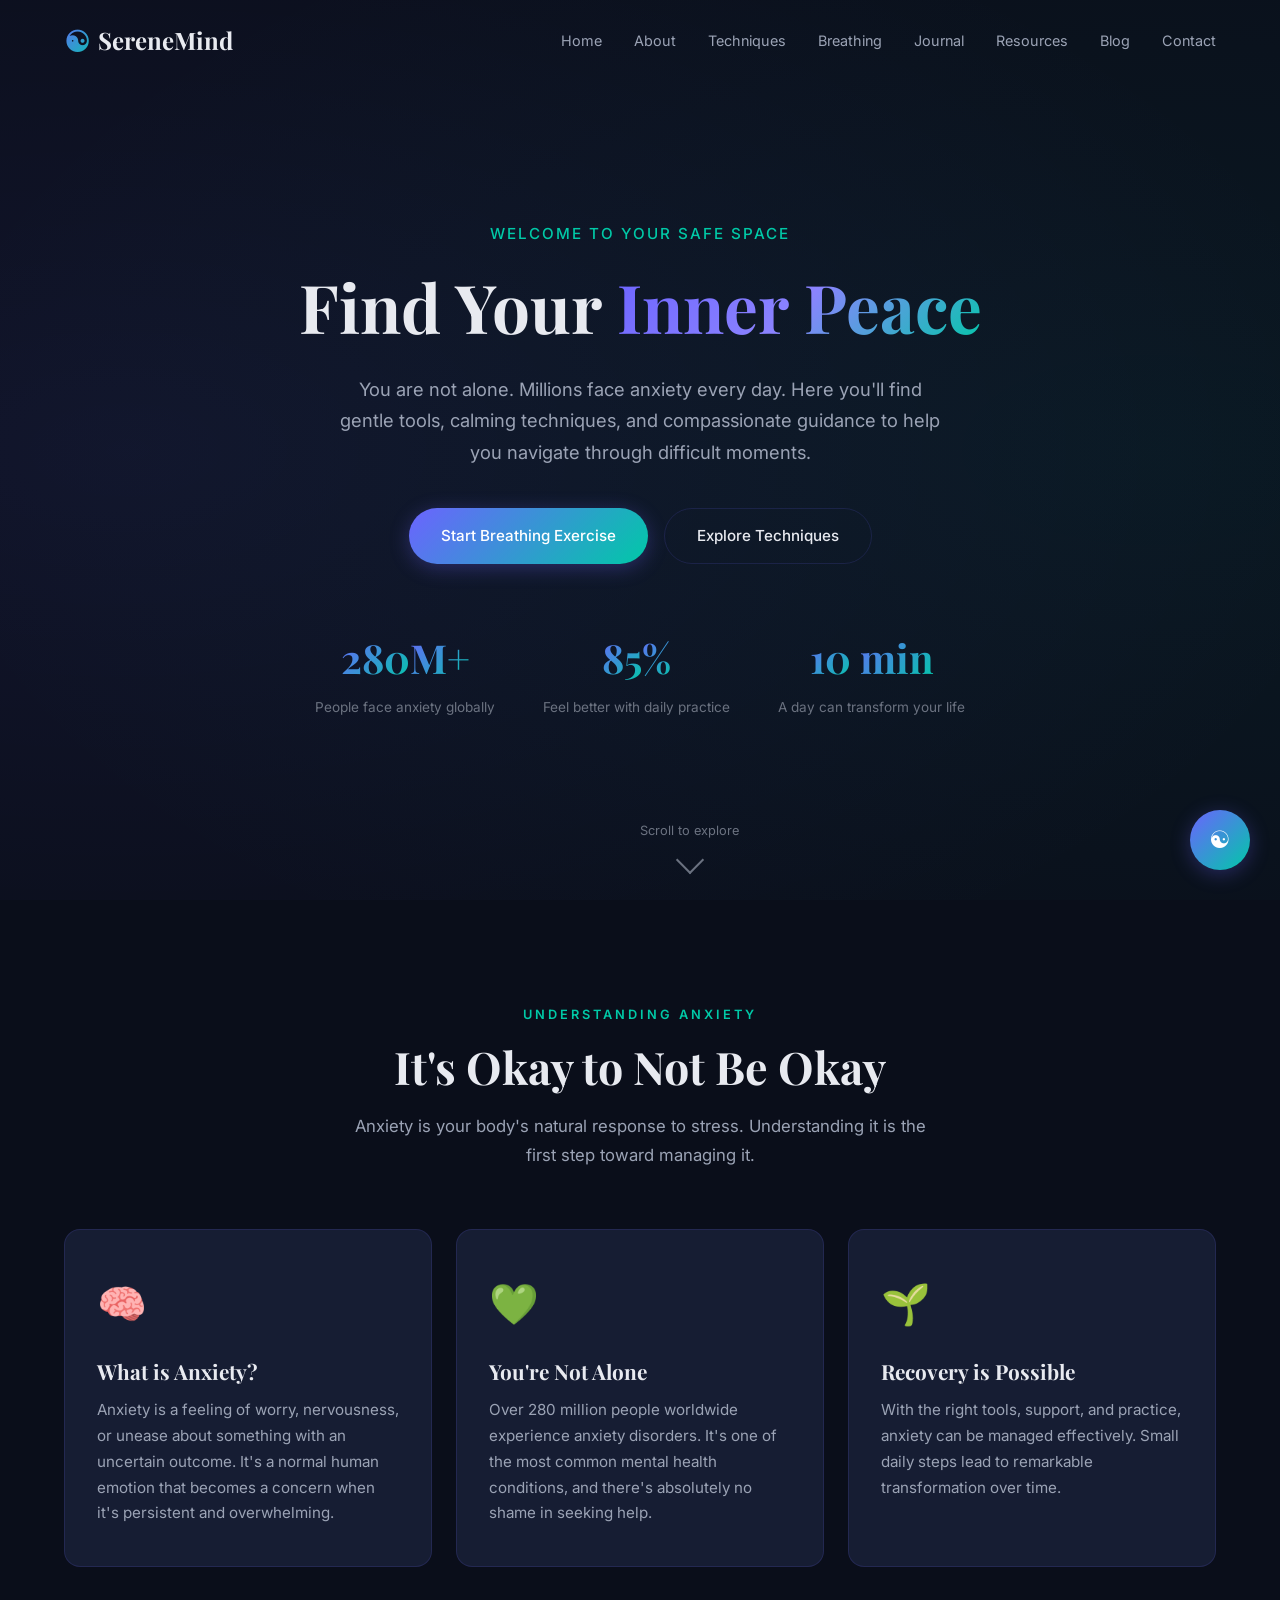
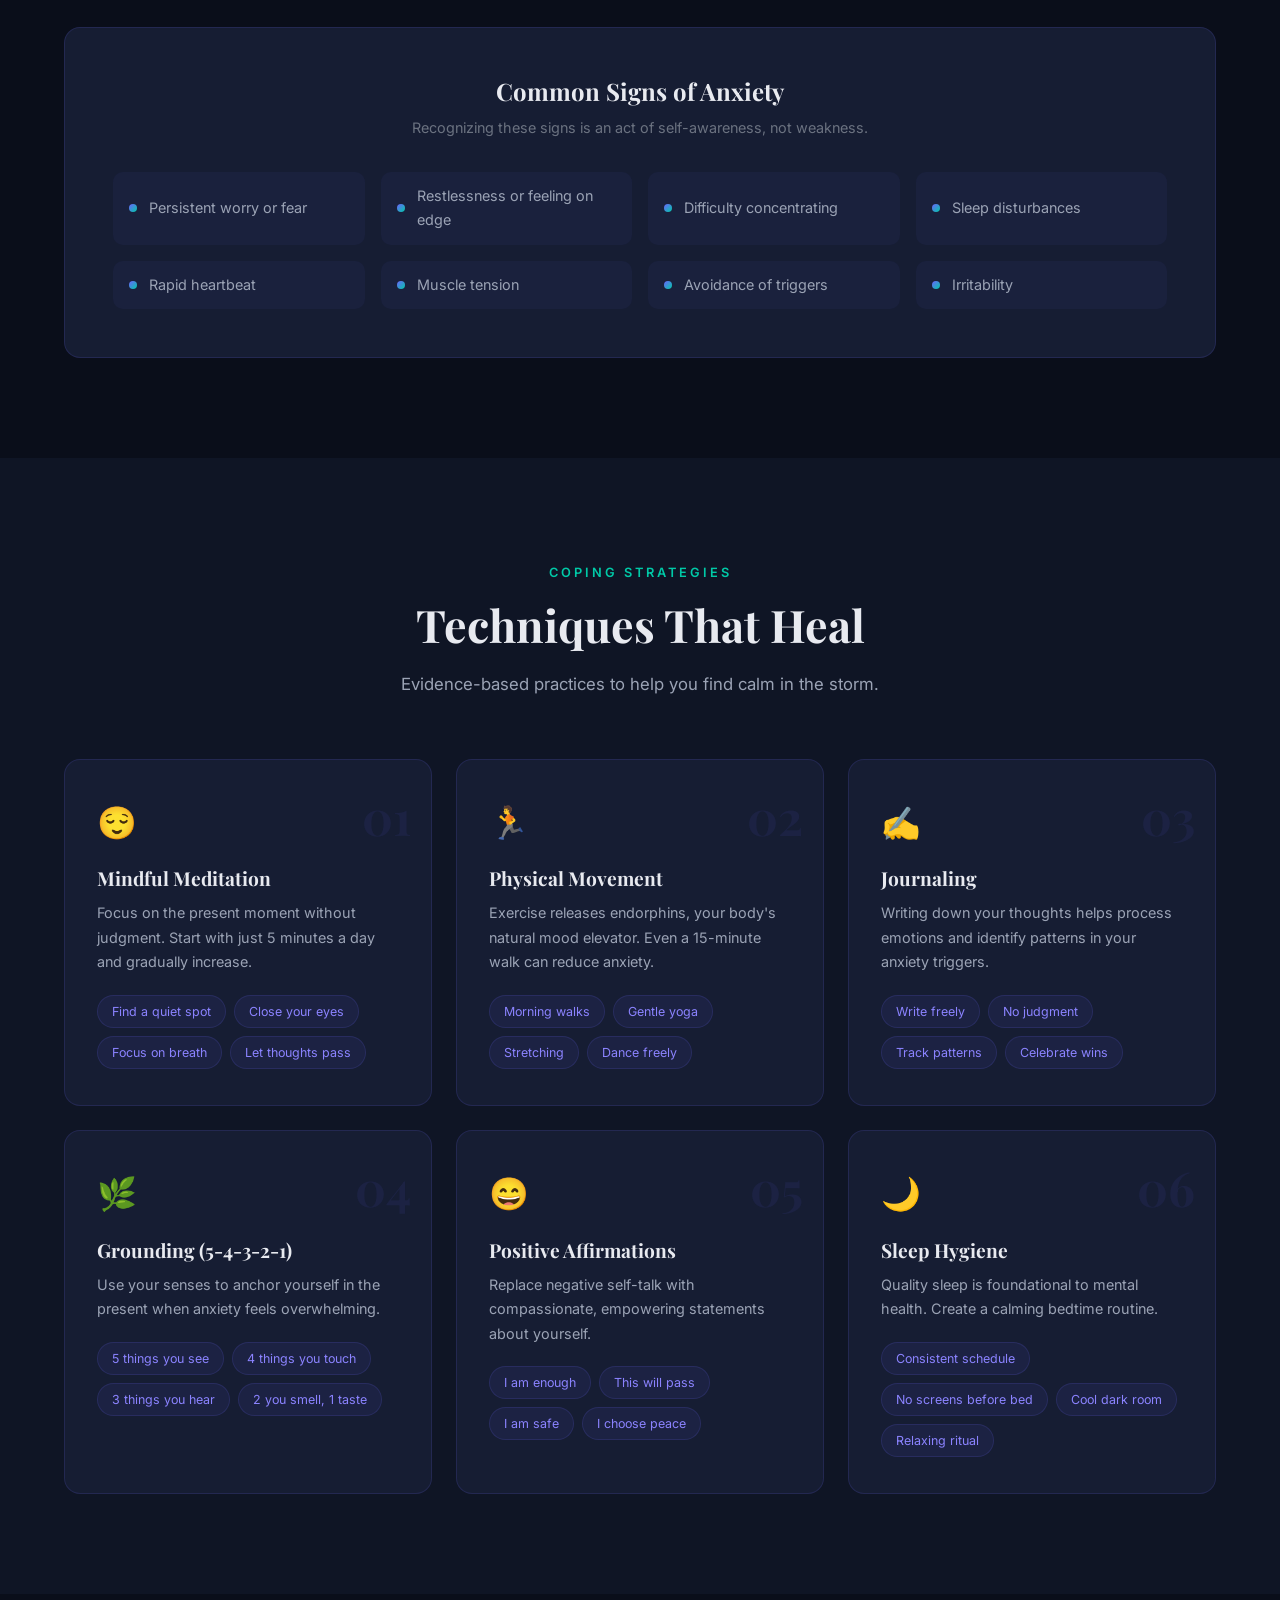
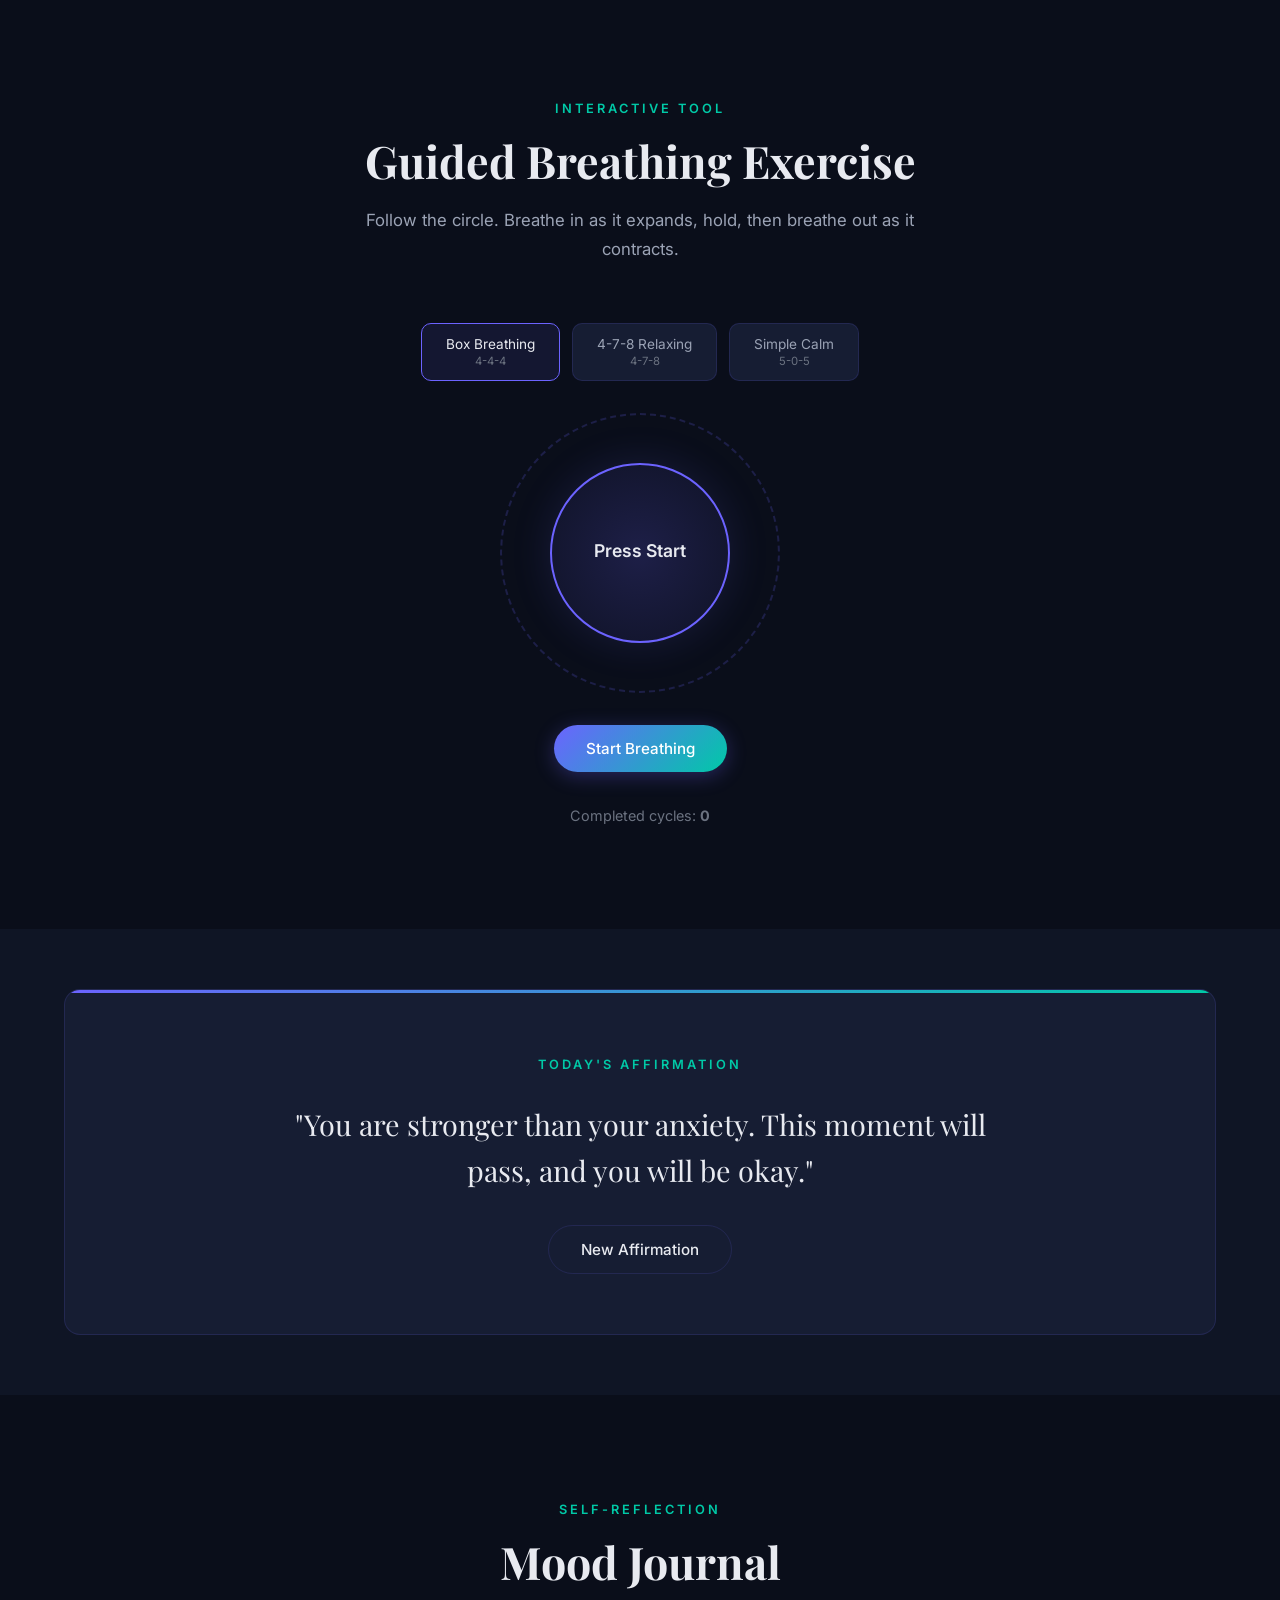
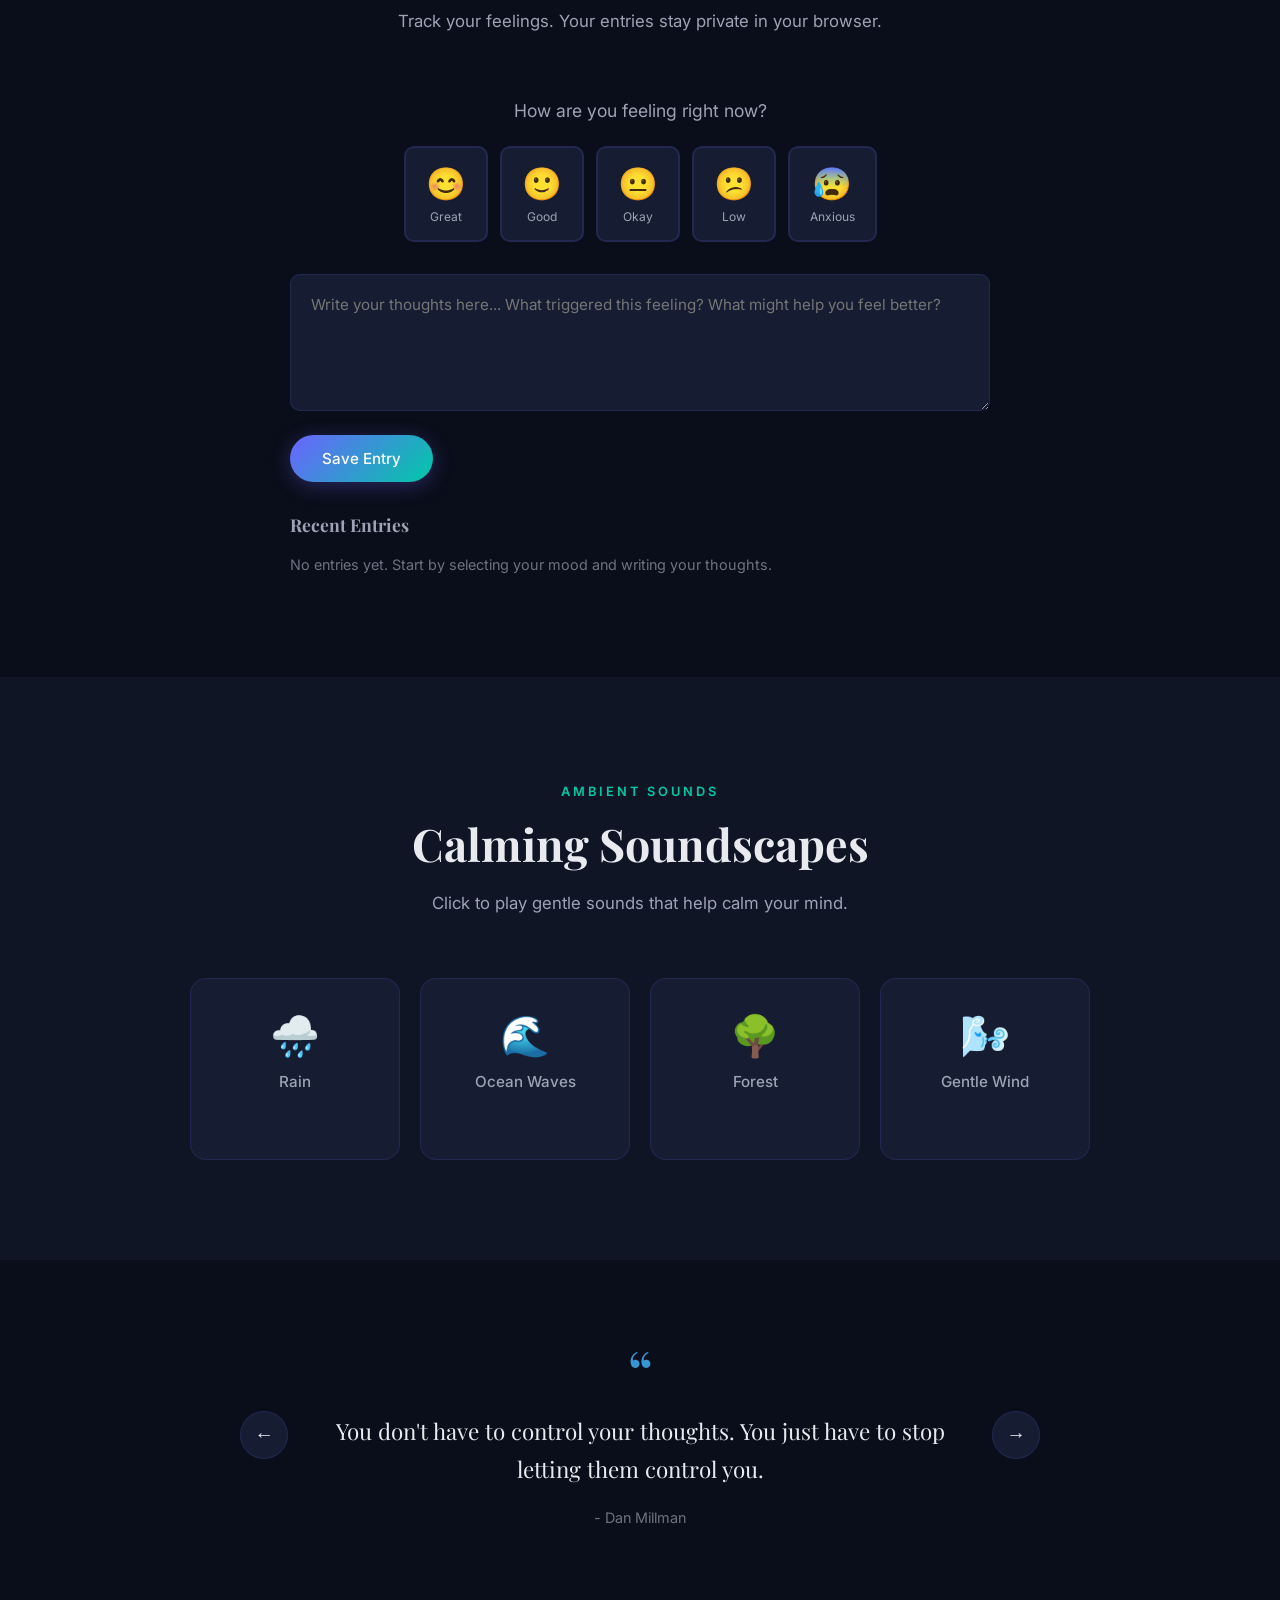
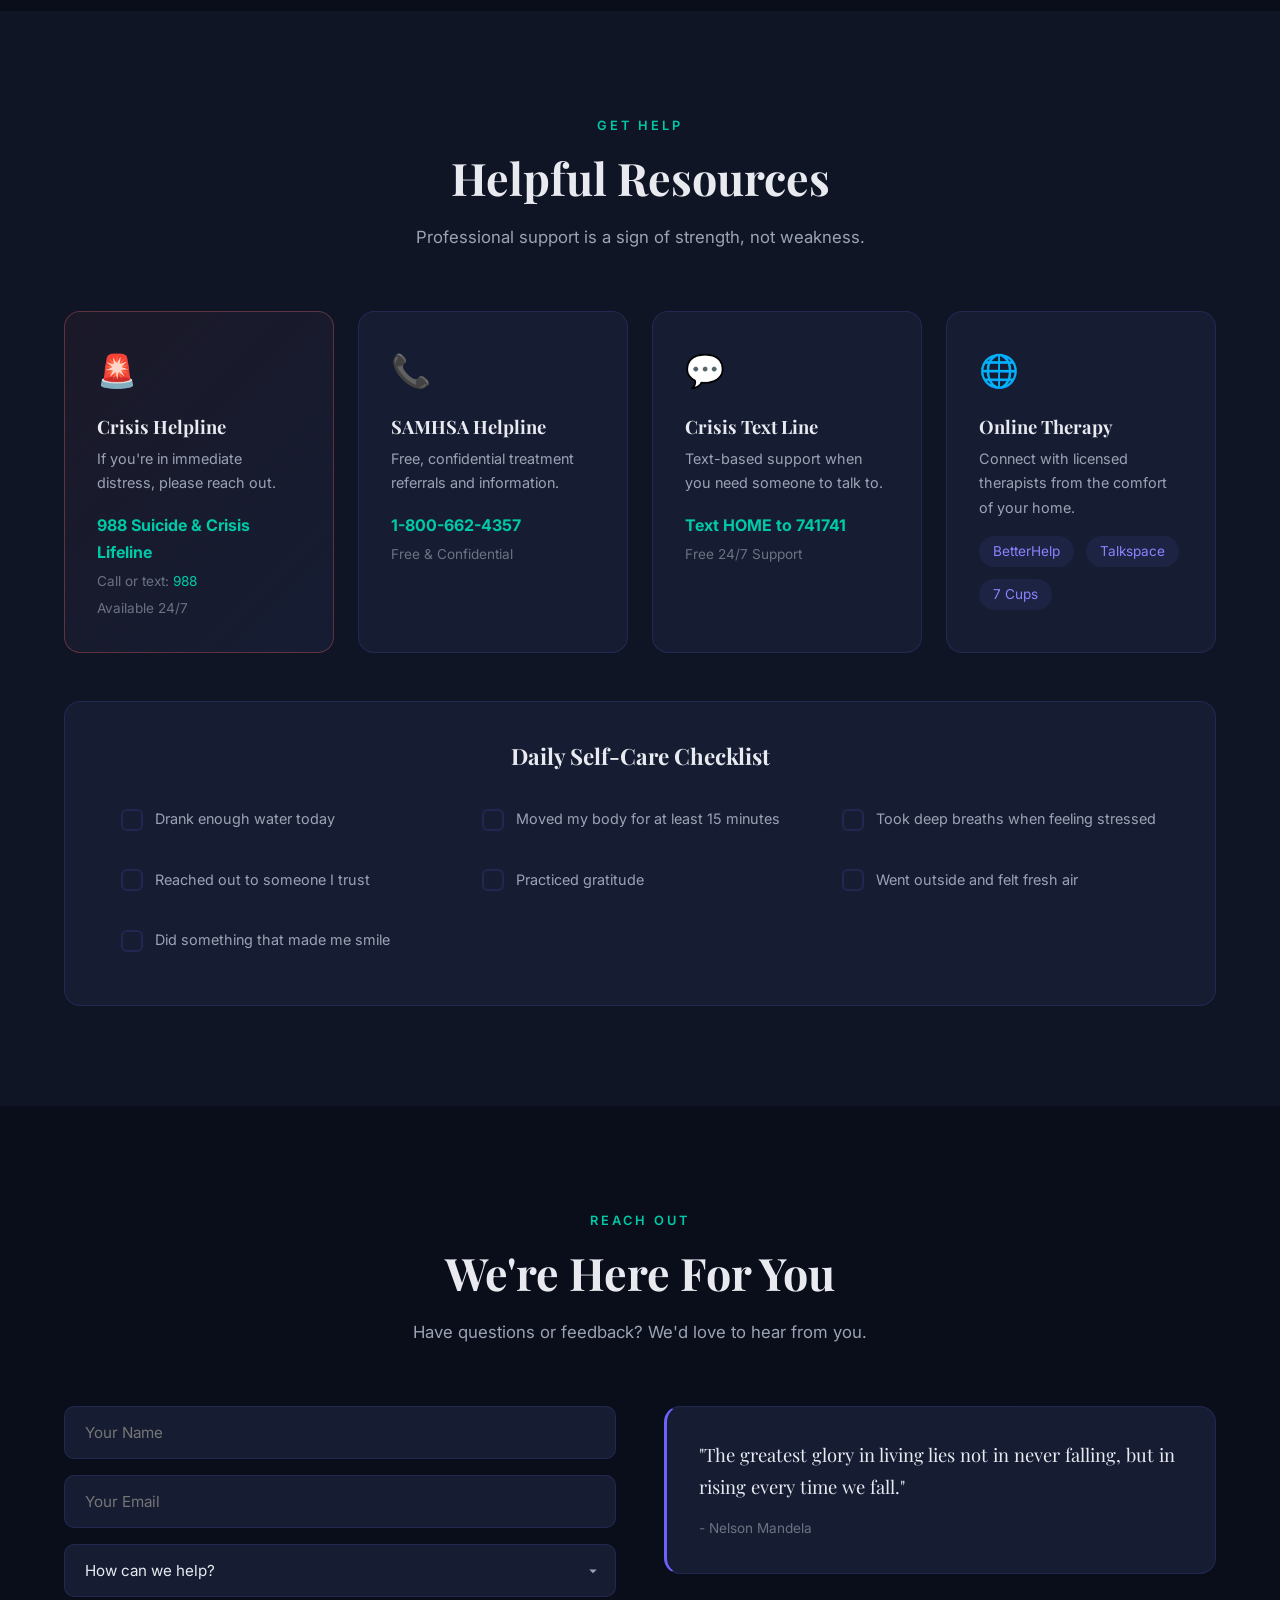
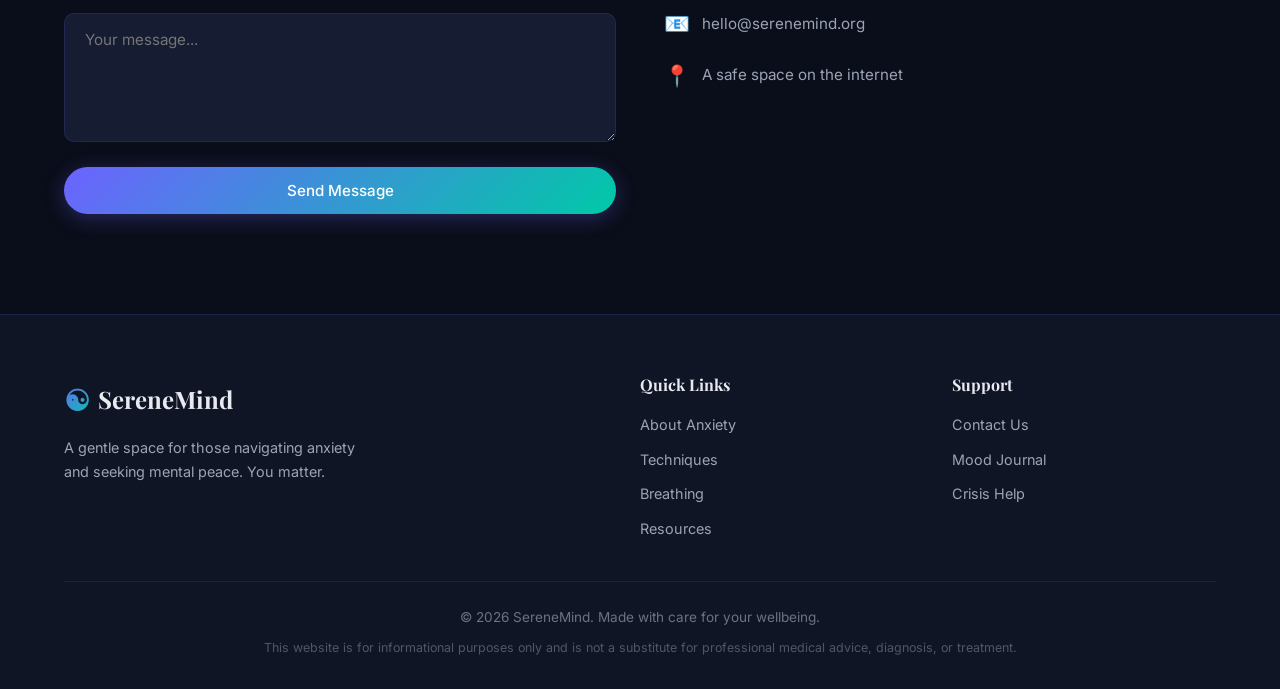
==== commit 932112f9: "Add blog section with 6 mental health articles" ====
--- a/index.html
+++ b/index.html
@@ -26,6 +26,7 @@
                 <li><a href="#breathing">Breathing</a></li>
                 <li><a href="#journal">Journal</a></li>
                 <li><a href="#resources">Resources</a></li>
+                <li><a href="blog.html">Blog</a></li>
                 <li><a href="#contact">Contact</a></li>
             </ul>
         </div>
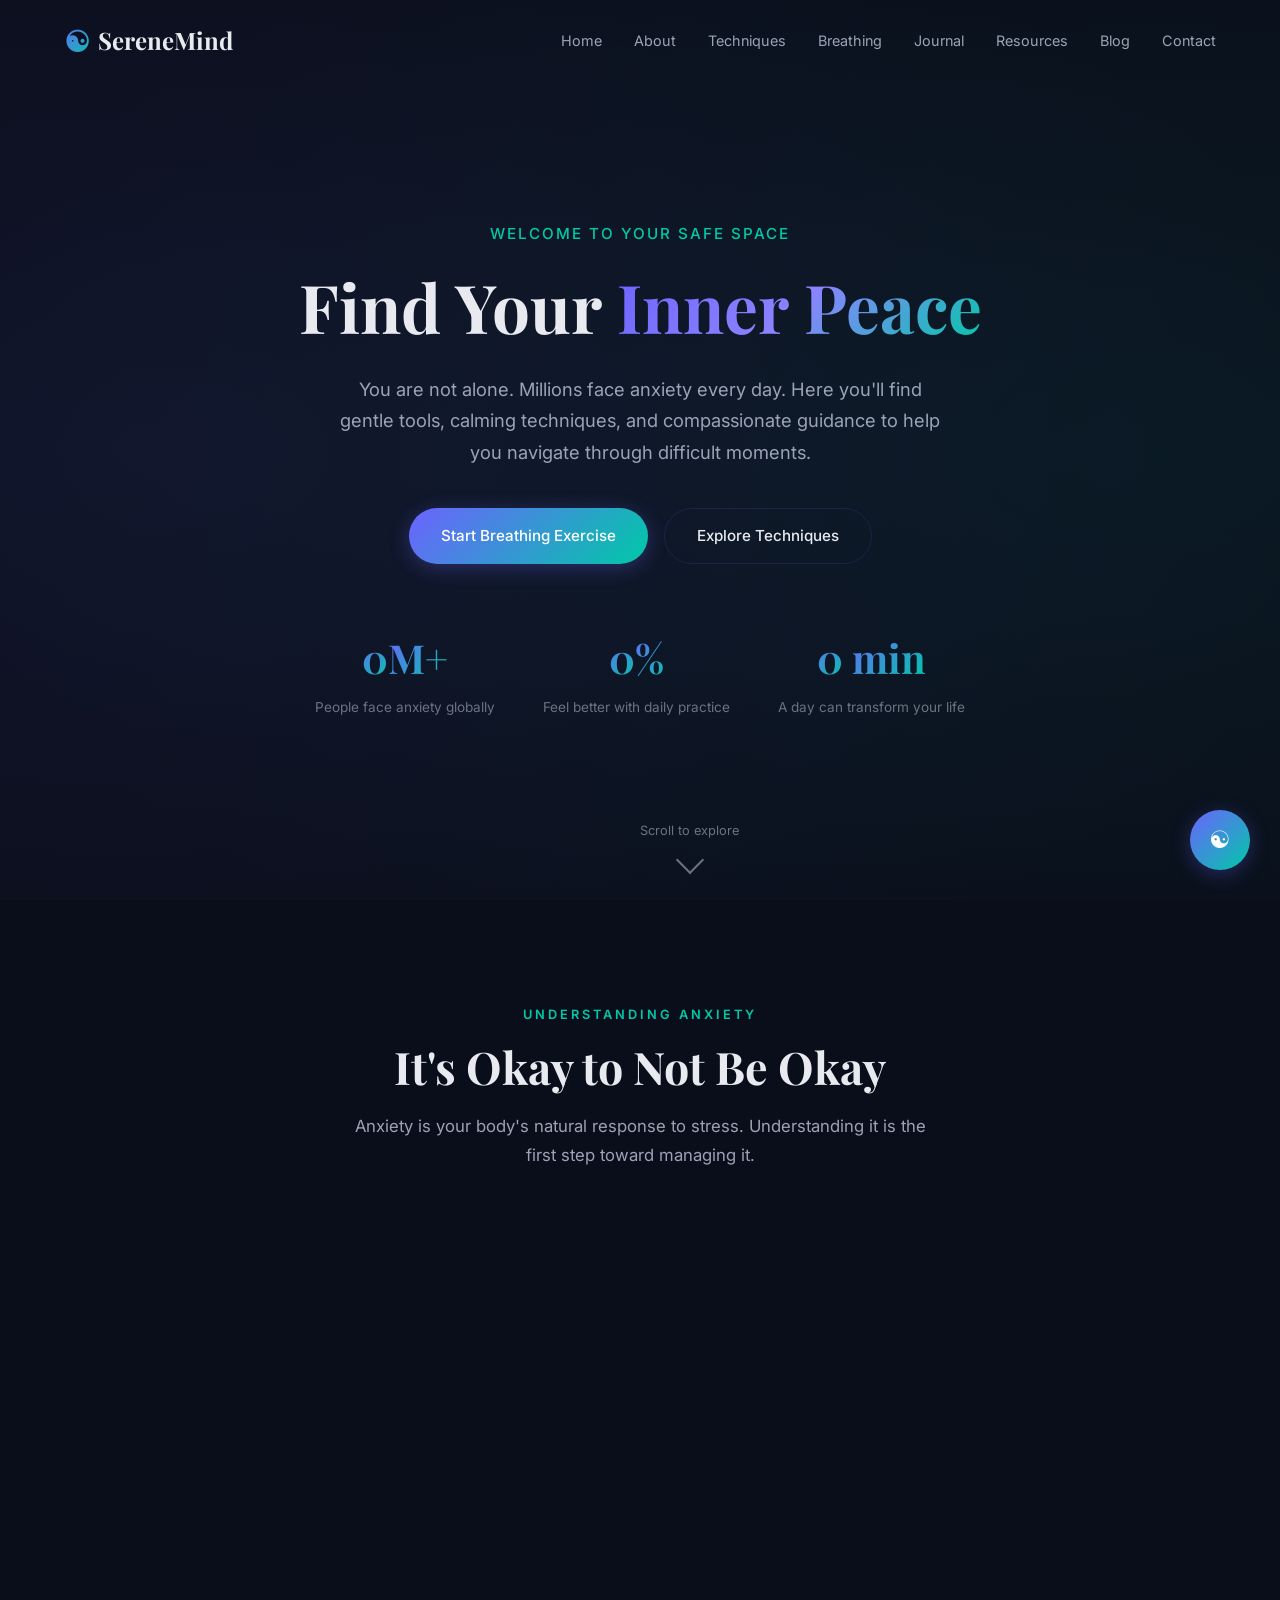
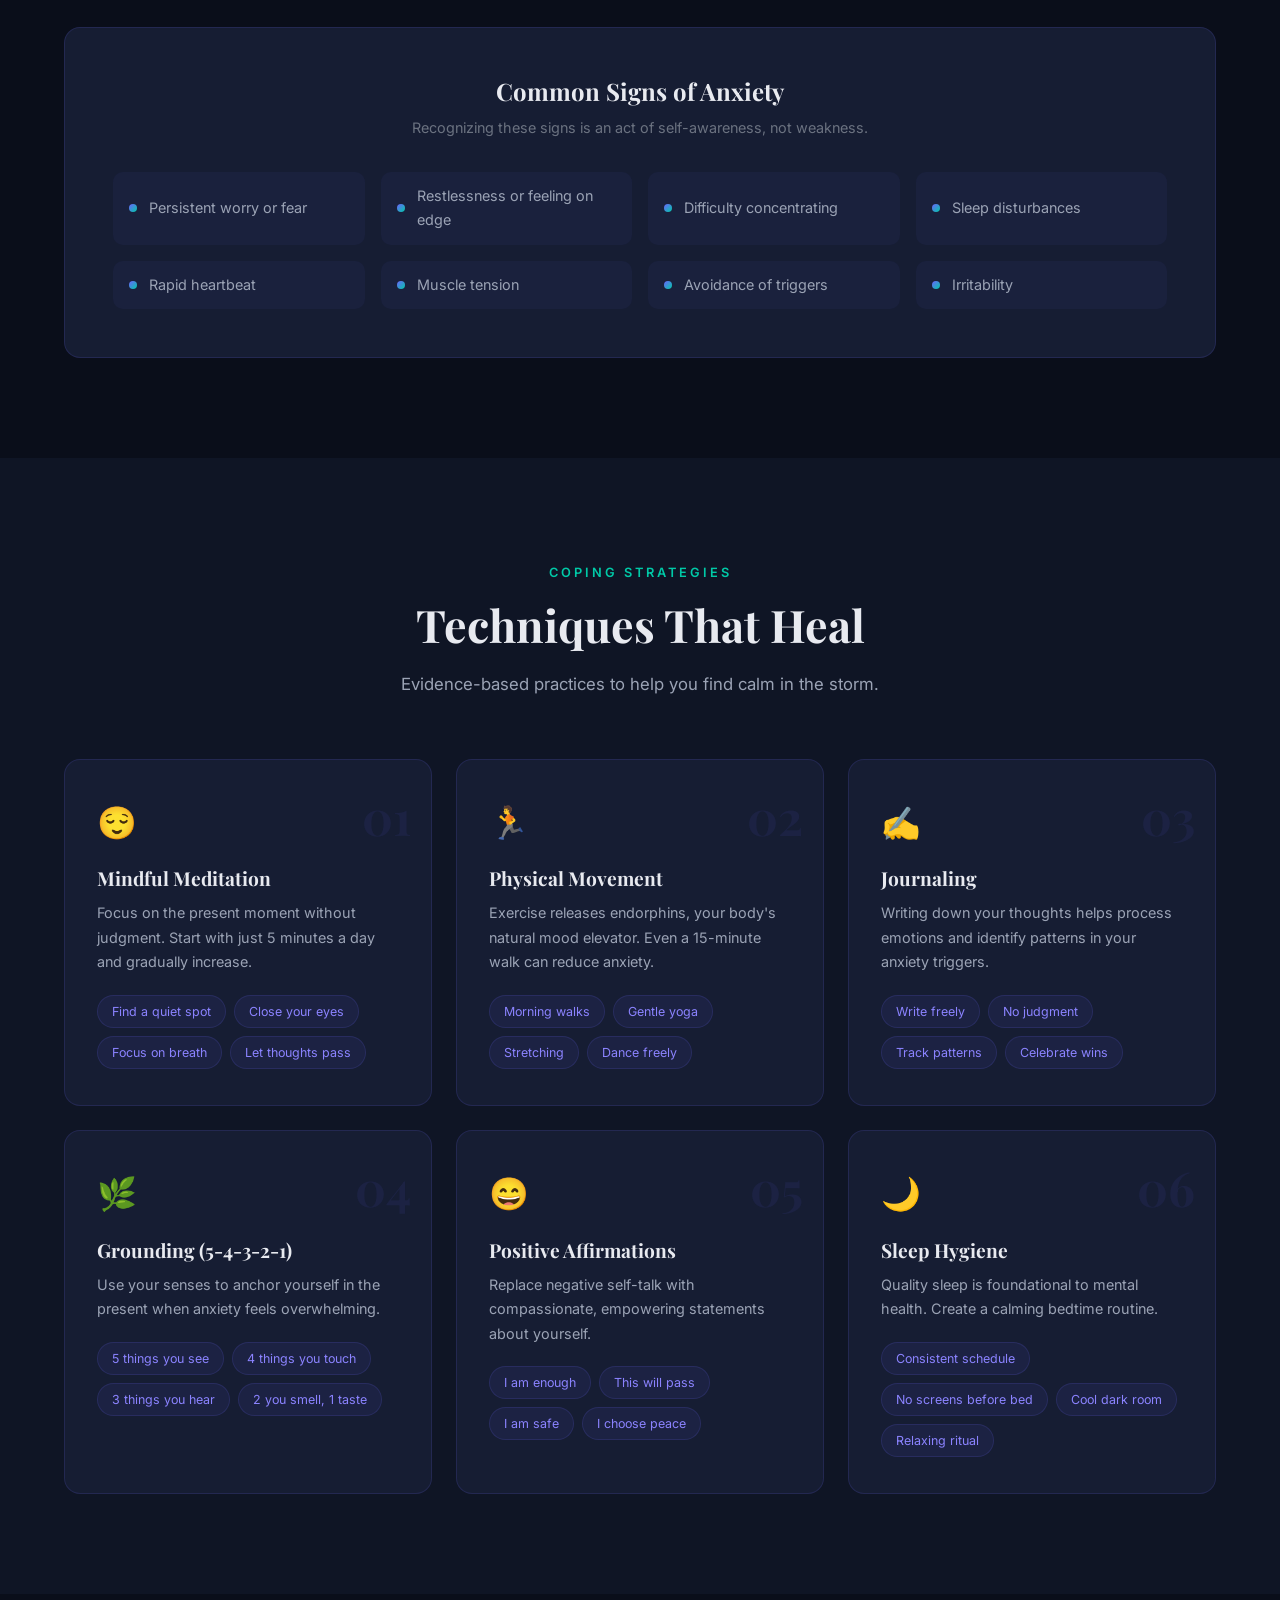
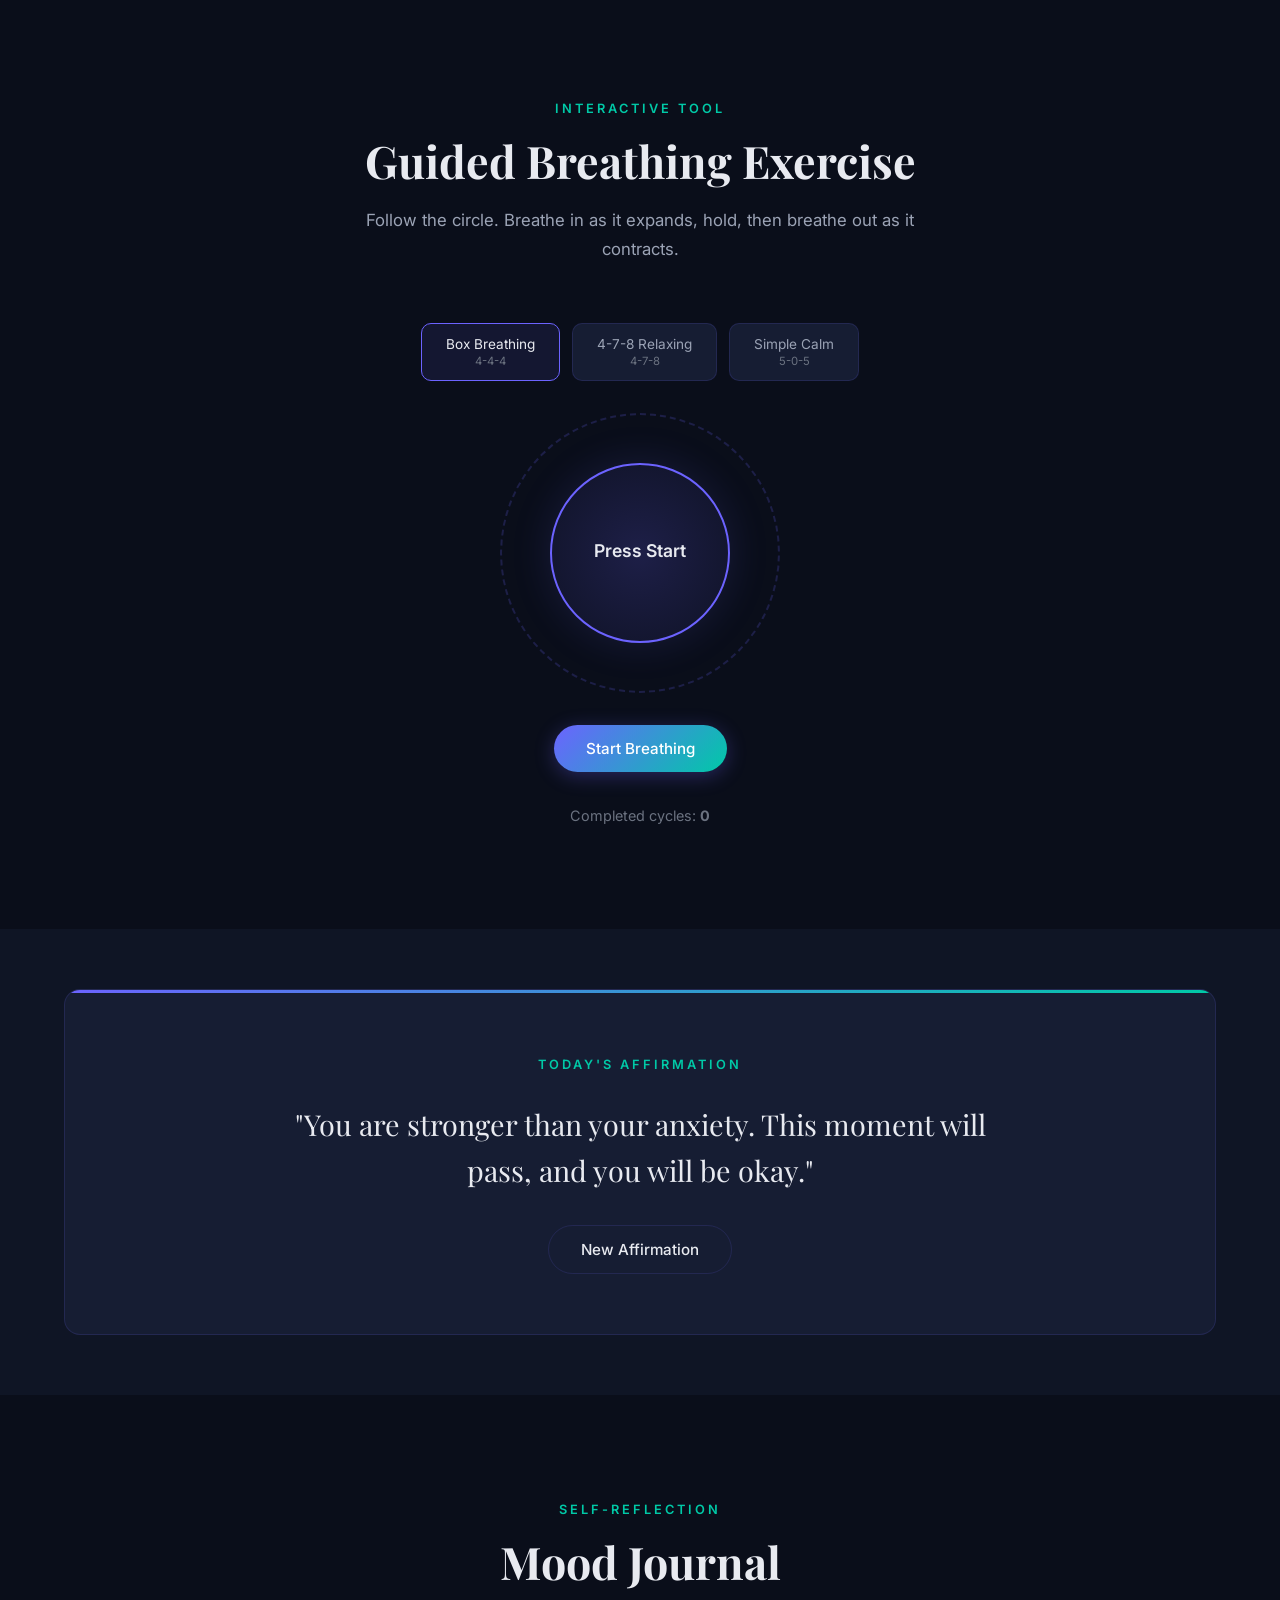
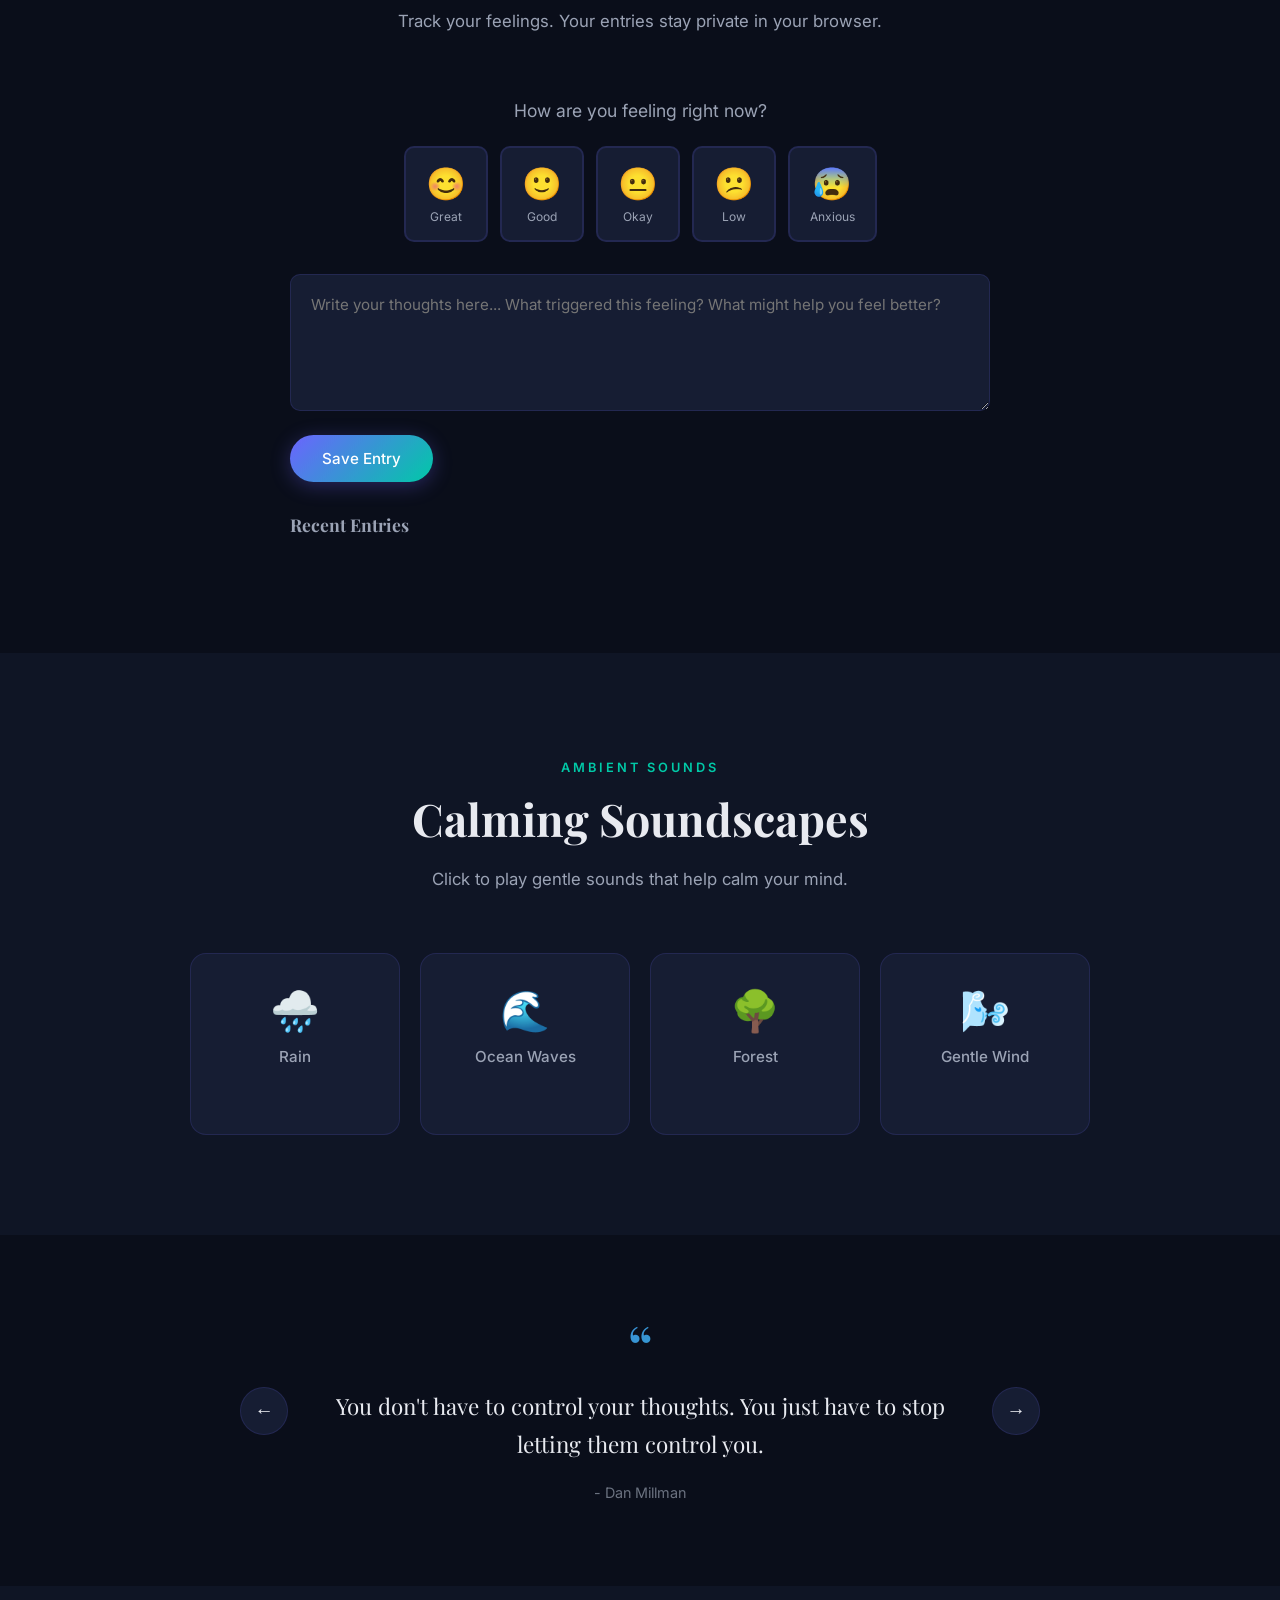
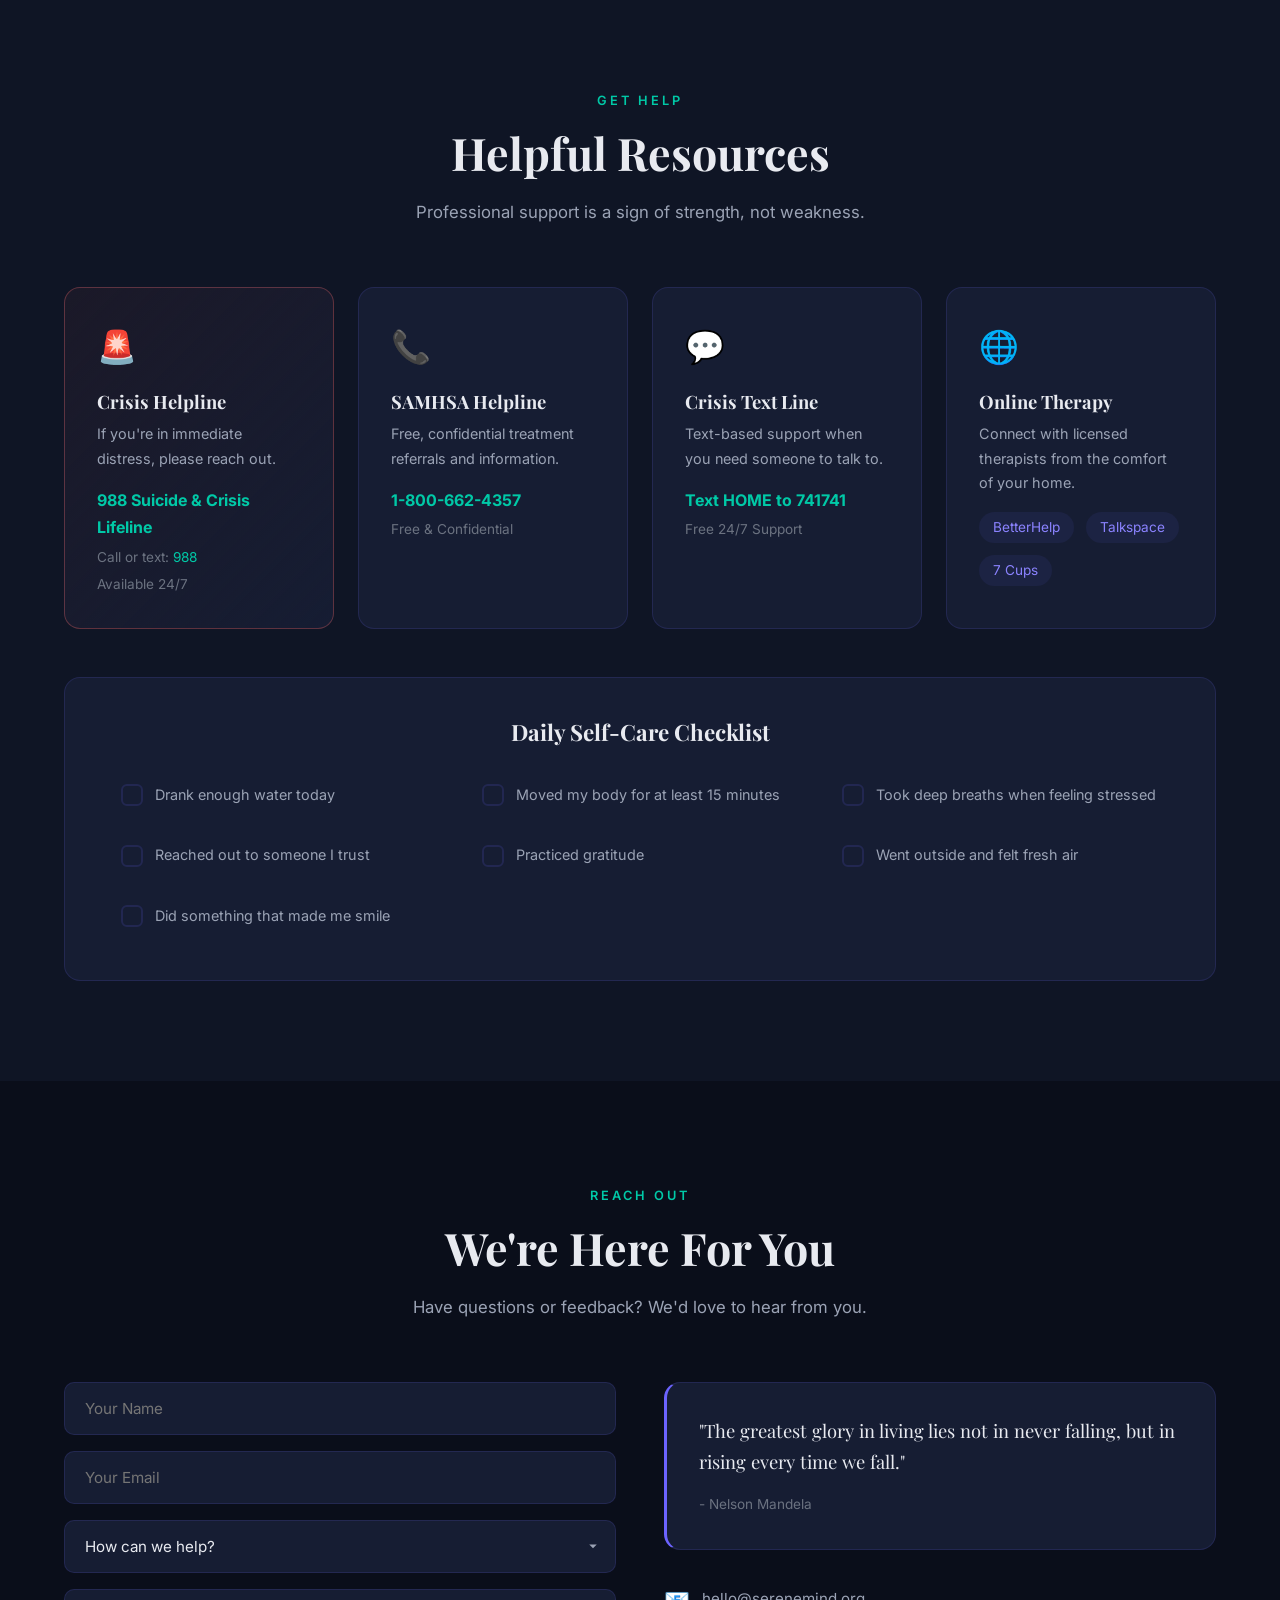
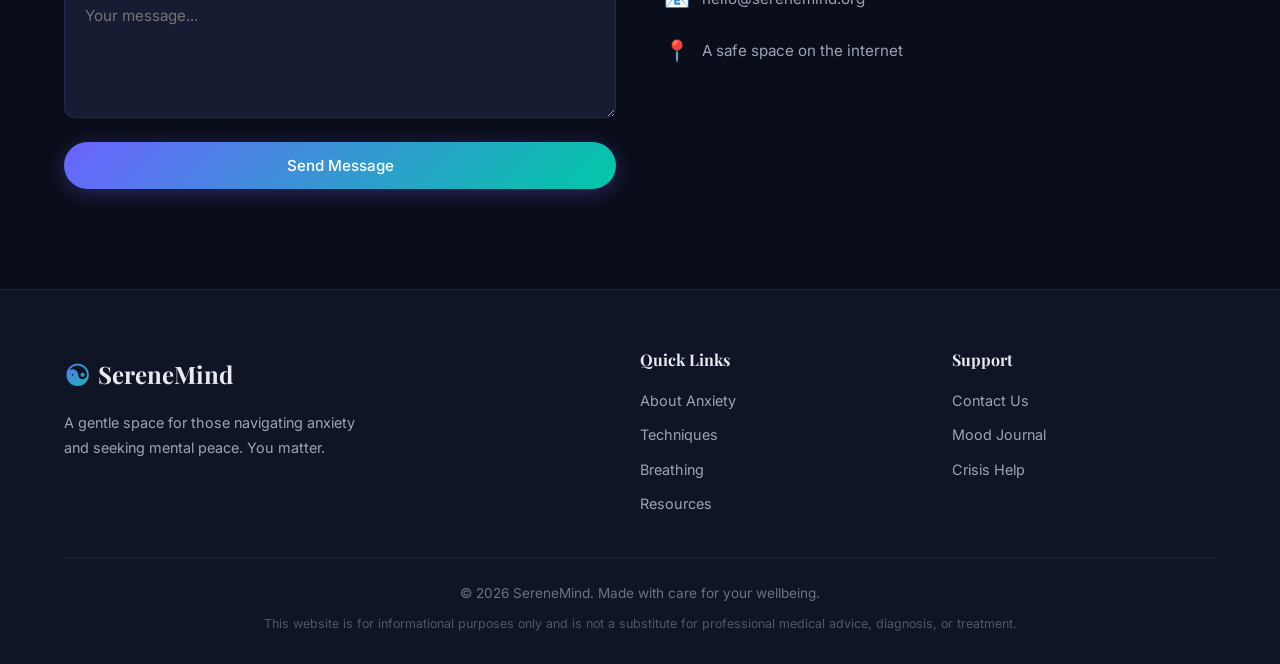
==== commit c63a7bb7: "Add script.js and update chat-widget.js inclusion" ====
--- a/index.html
+++ b/index.html
@@ -7,7 +7,9 @@
     <link rel="preconnect" href="https://fonts.googleapis.com">
     <link href="https://fonts.googleapis.com/css2?family=Playfair+Display:wght@400;600;700&family=Inter:wght@300;400;500;600&display=swap" rel="stylesheet">
     <link rel="stylesheet" href="style.css">
-</head>
+</head> 
+<script src="chat-widget.js"></script> 
+<script src="script.js"></script>
 <body>
 
     <!-- Navigation -->
@@ -514,4 +516,4 @@
 
     <script src="script.js"></script>
 </body>
-</html>+</html>
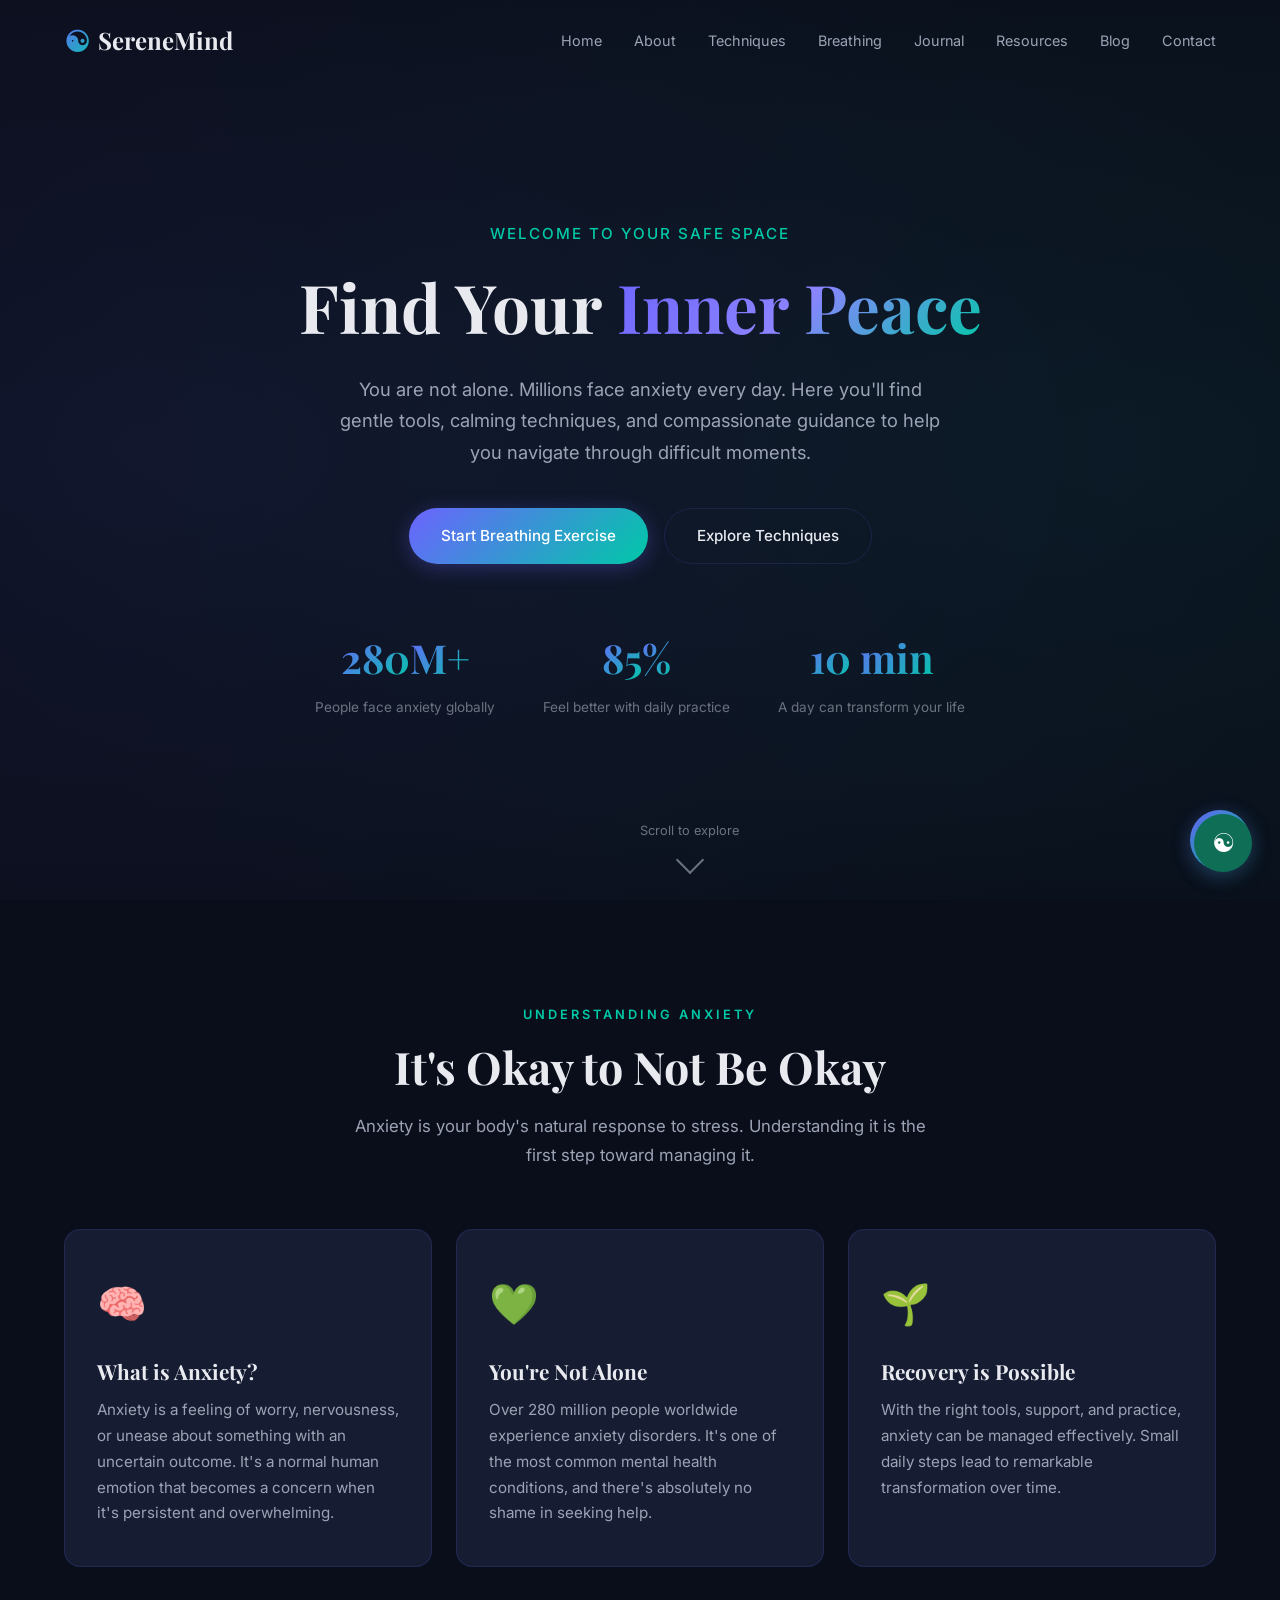
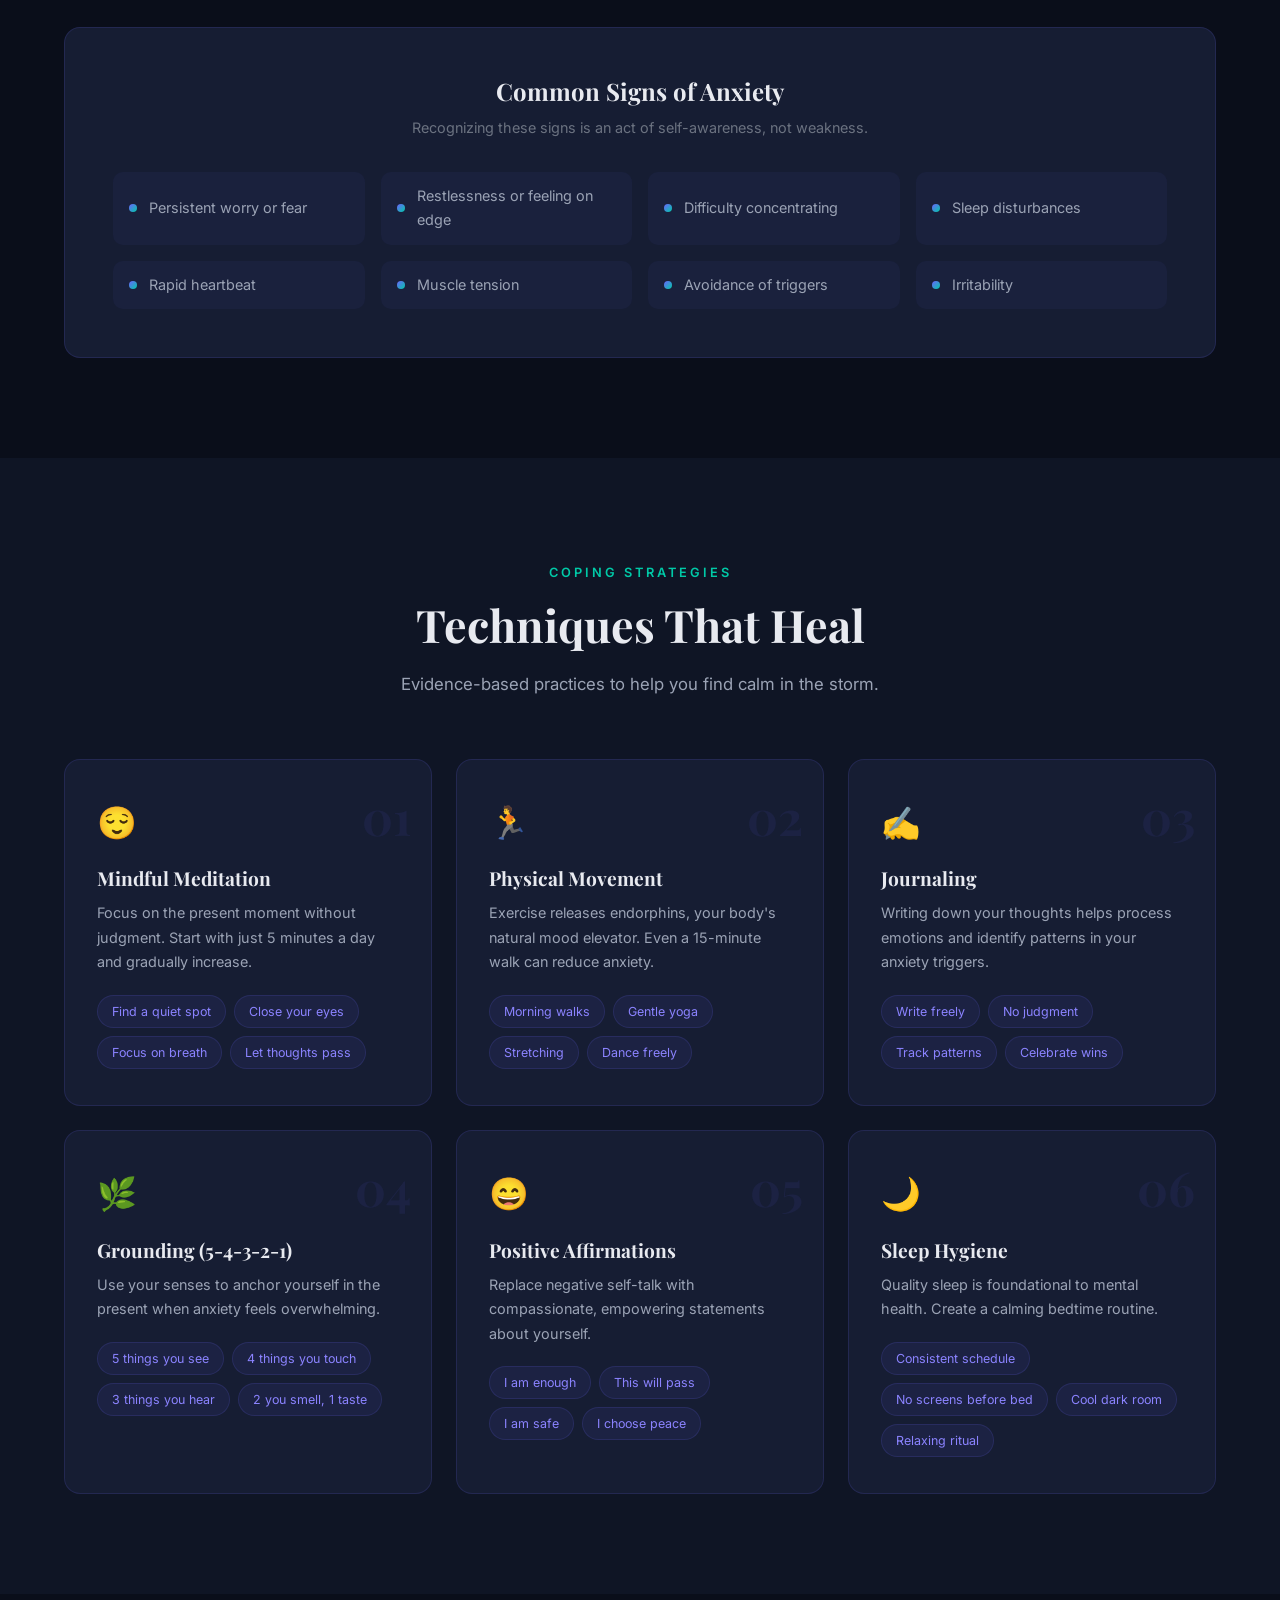
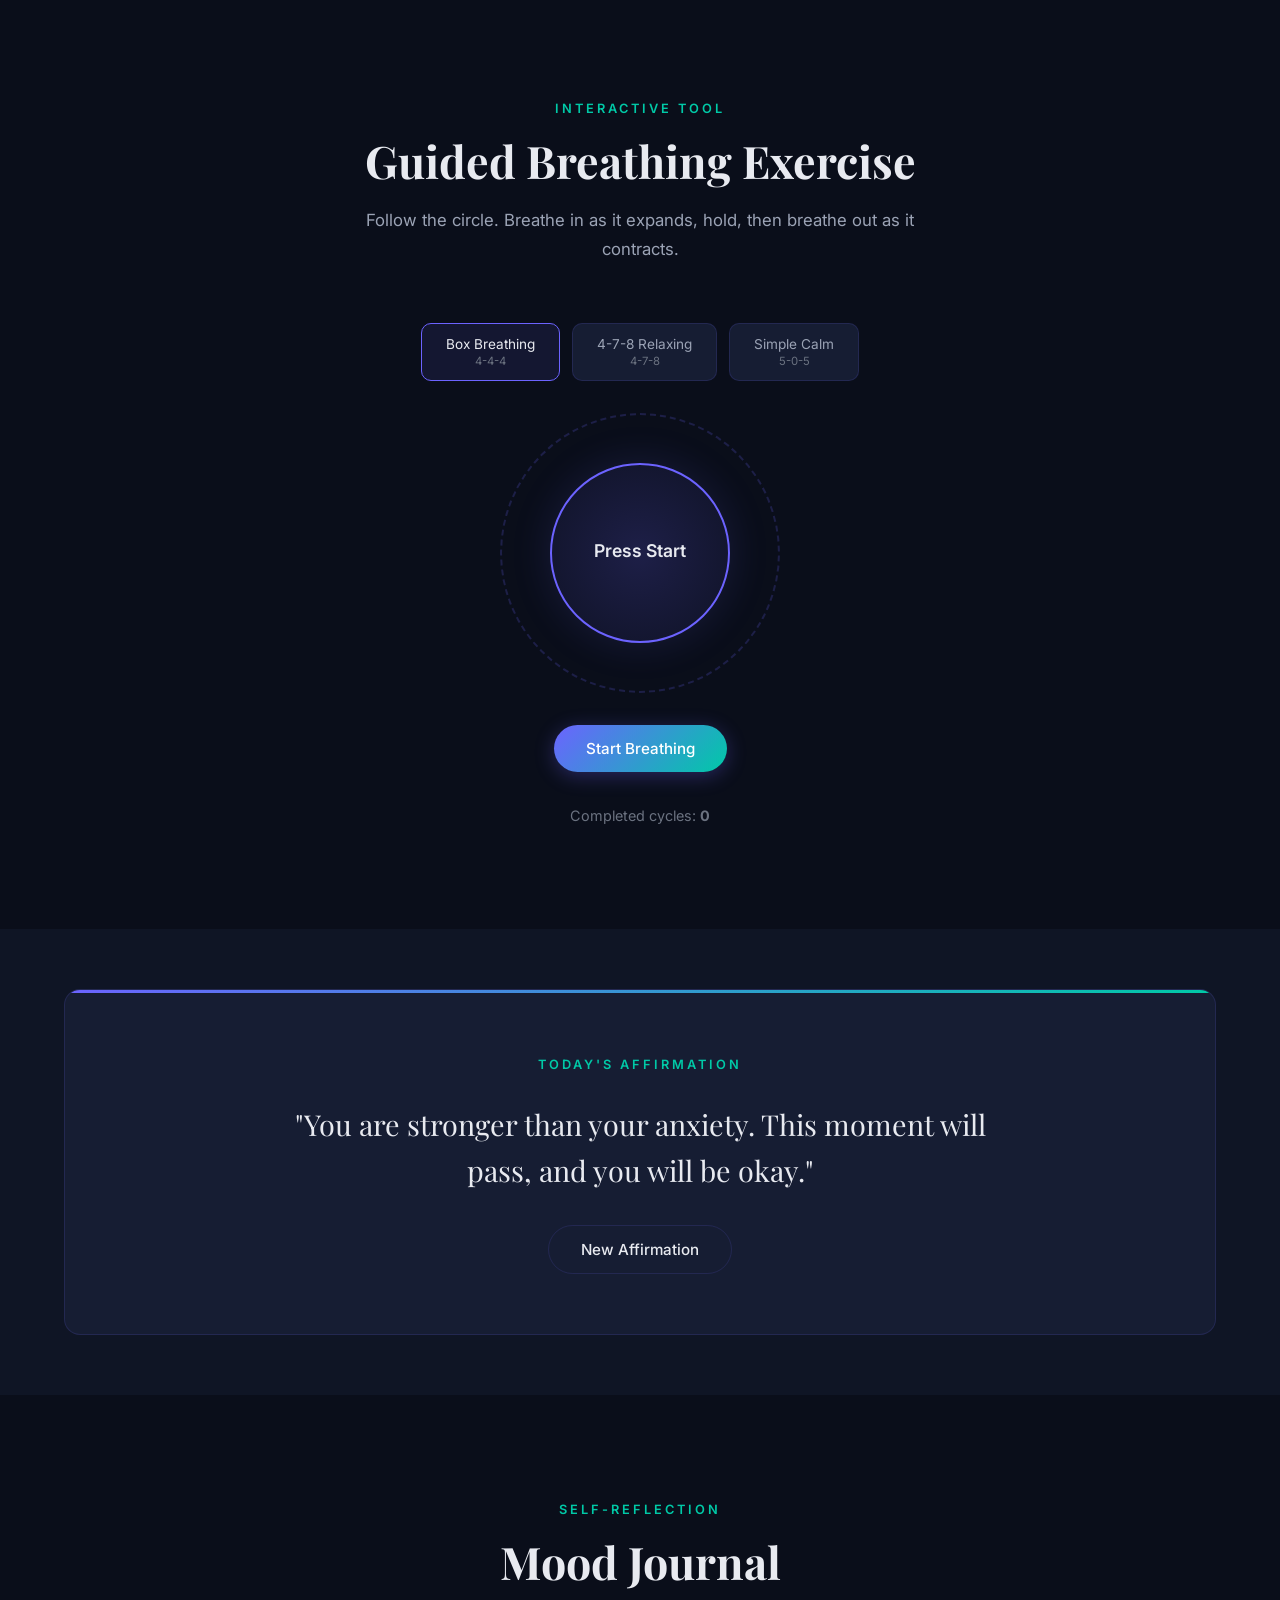
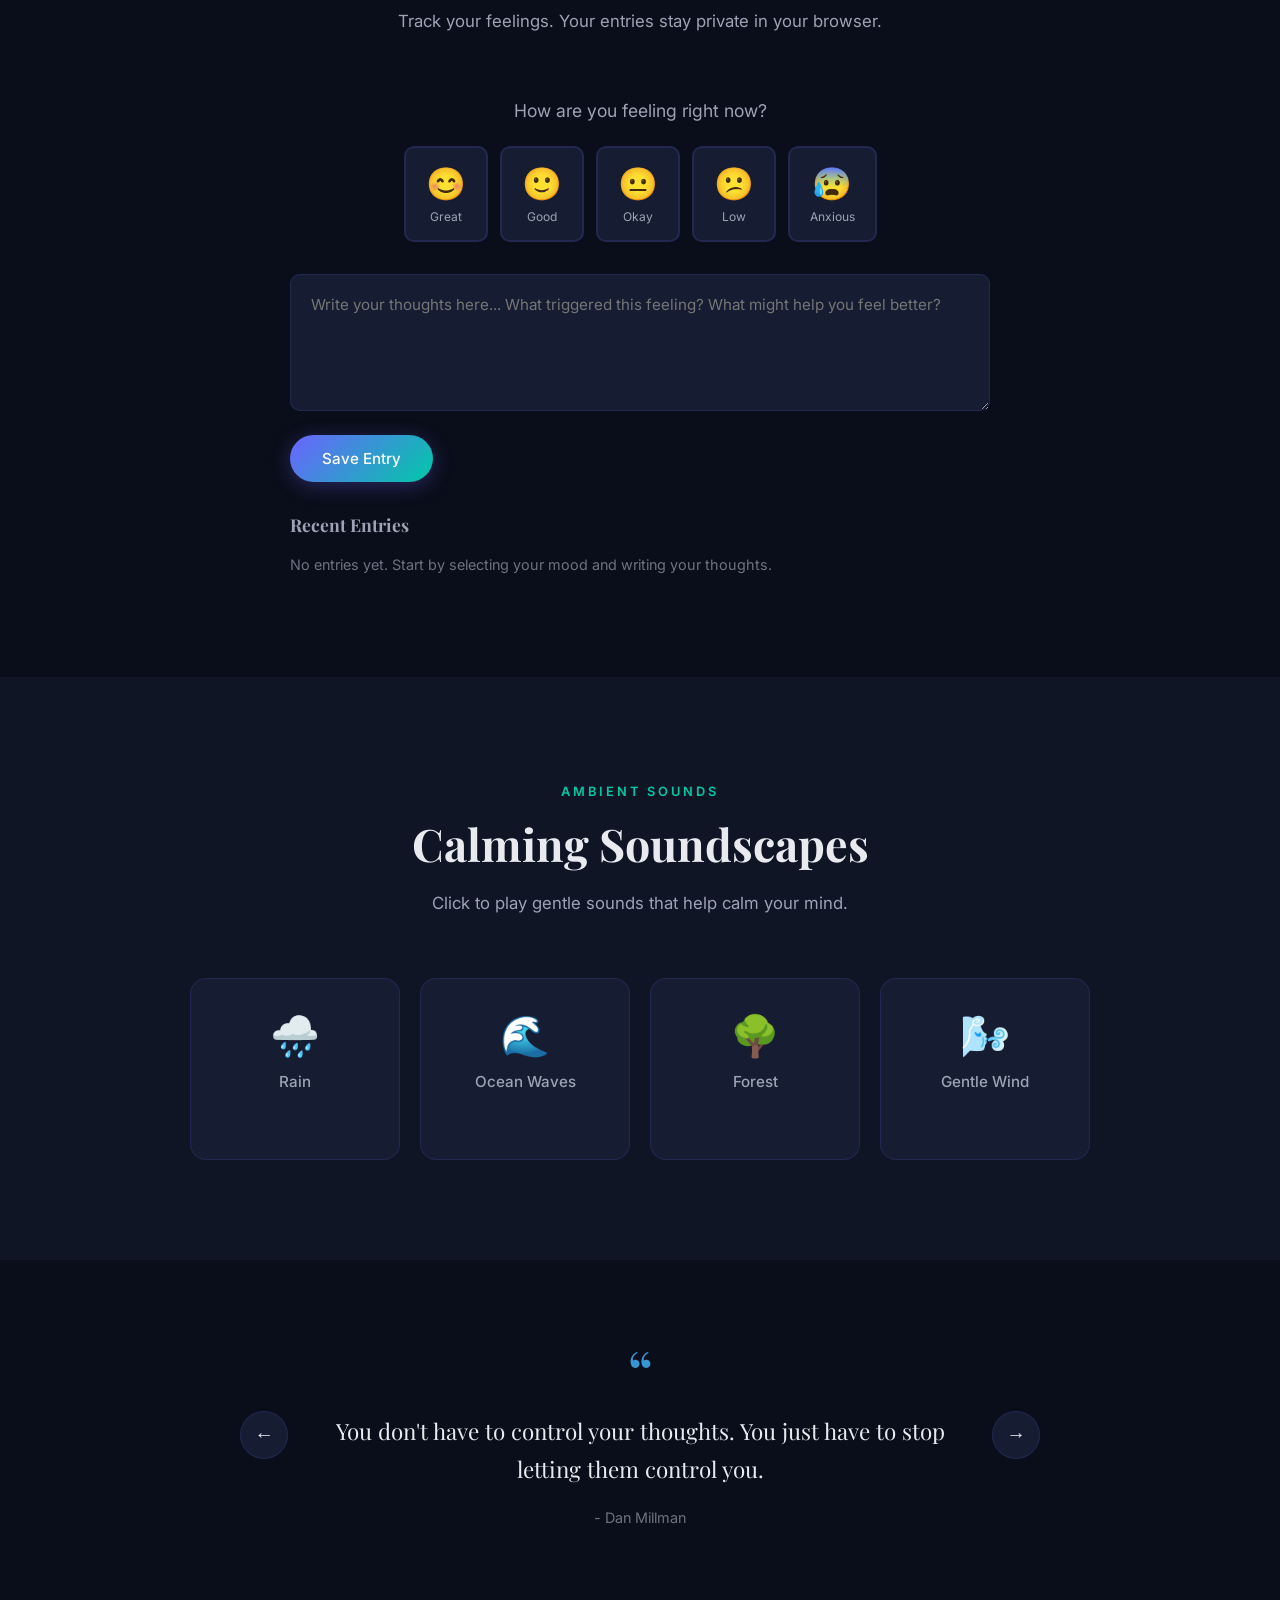
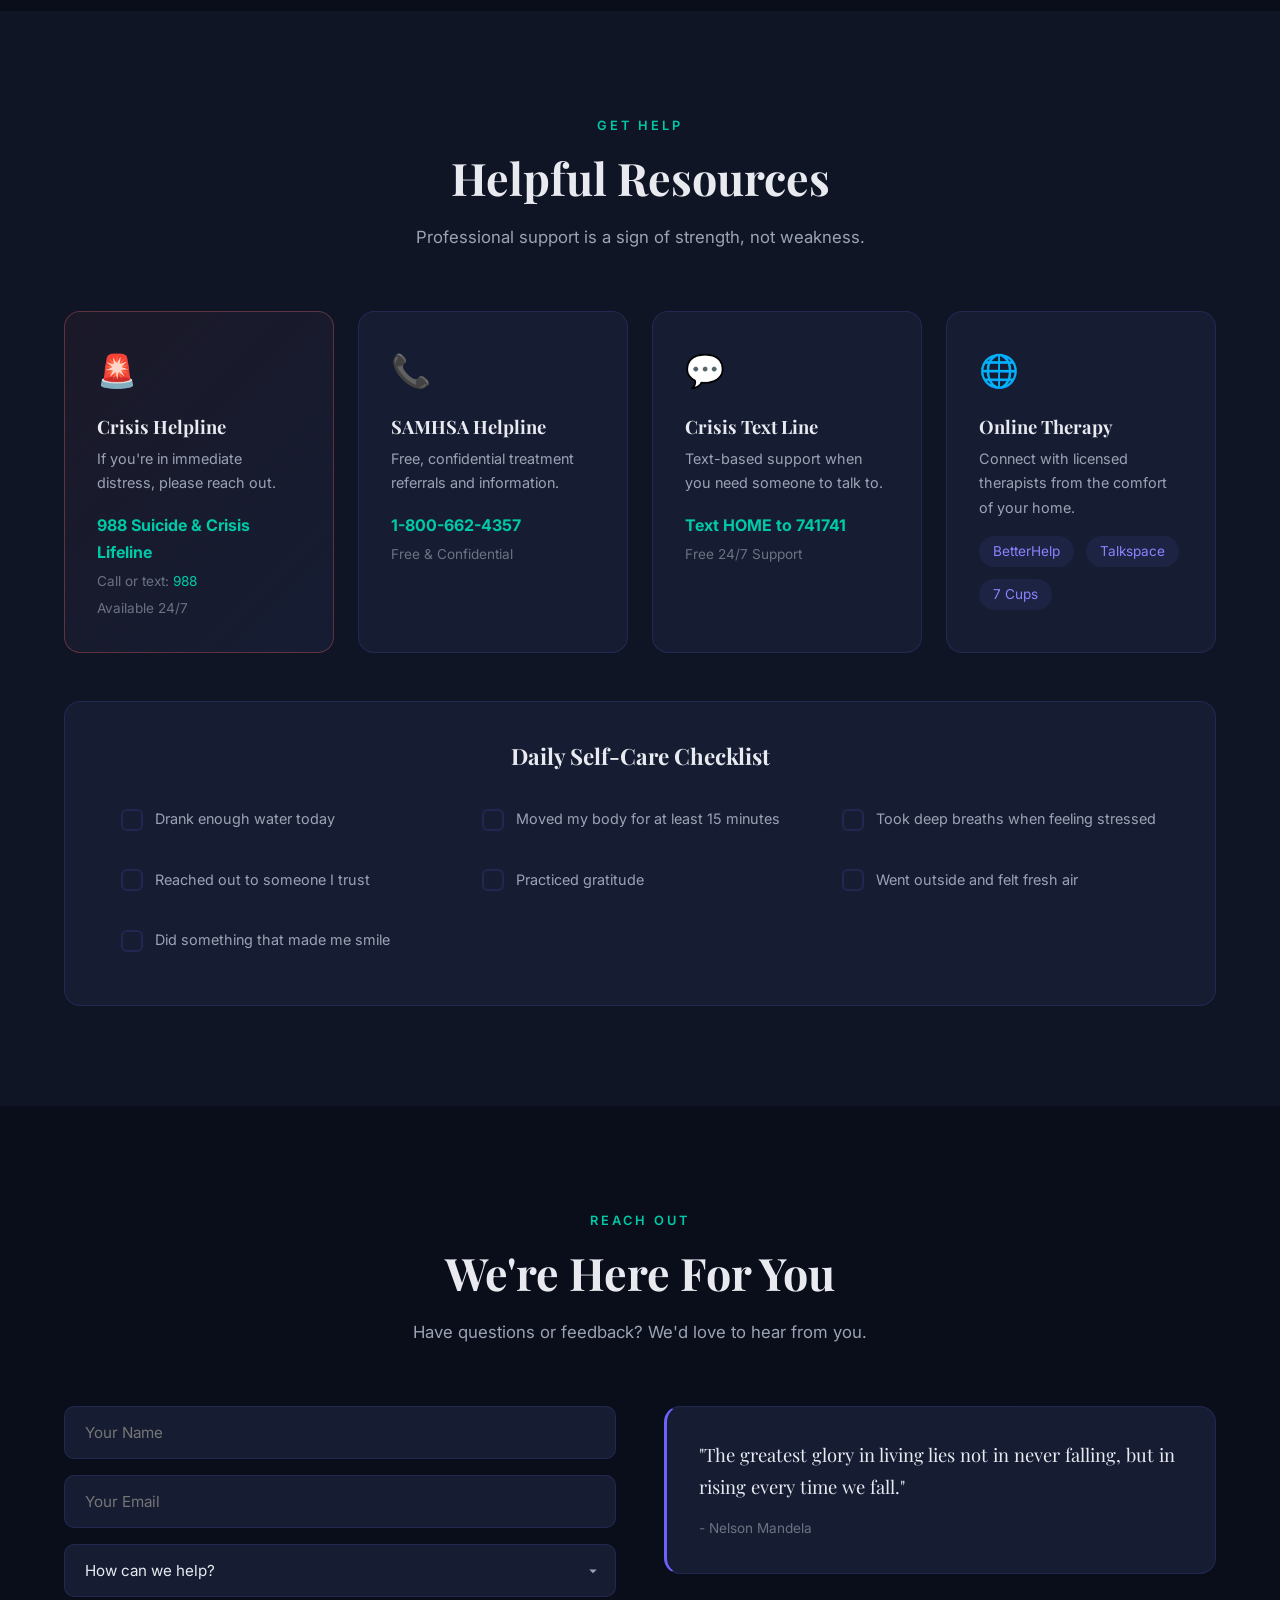
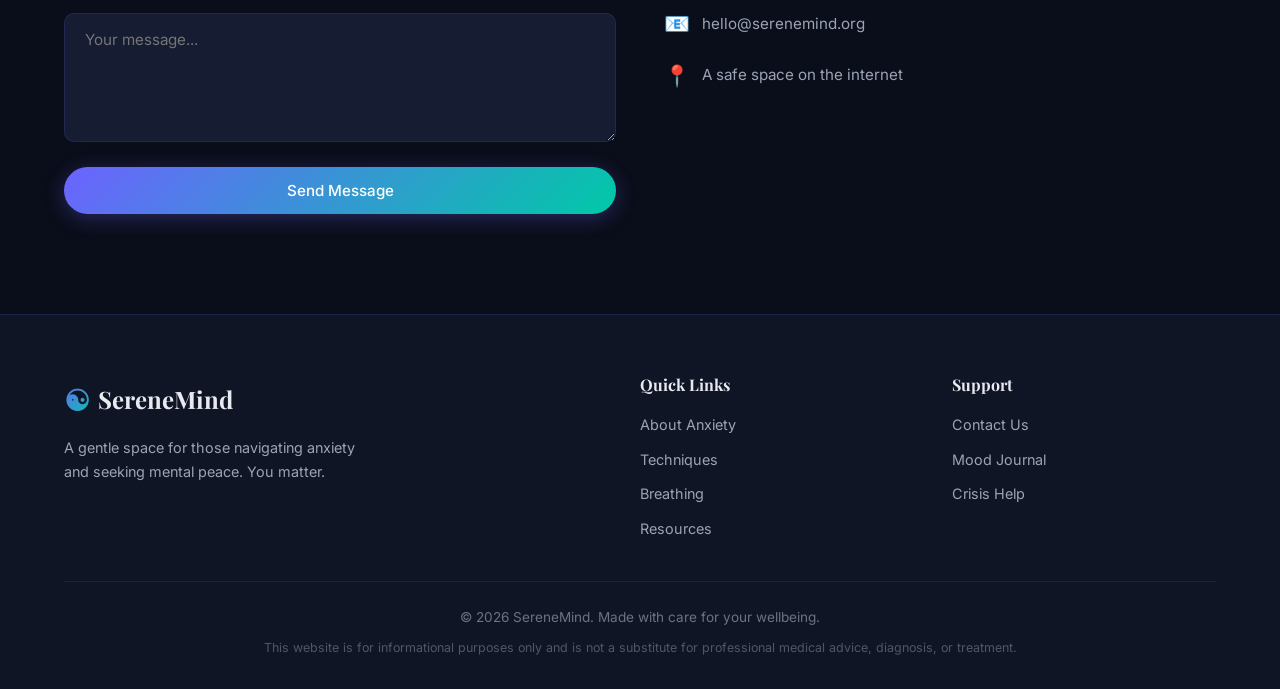
==== commit 6526081c: "Fix script tag duplication in index.html Removed duplicate script tags and adjusted their placement." ====
--- a/index.html
+++ b/index.html
@@ -7,9 +7,7 @@
     <link rel="preconnect" href="https://fonts.googleapis.com">
     <link href="https://fonts.googleapis.com/css2?family=Playfair+Display:wght@400;600;700&family=Inter:wght@300;400;500;600&display=swap" rel="stylesheet">
     <link rel="stylesheet" href="style.css">
-</head> 
-<script src="chat-widget.js"></script> 
-<script src="script.js"></script>
+</head>               
 <body>
 
     <!-- Navigation -->
@@ -514,6 +512,7 @@
         </div>
     </div>
 
-    <script src="script.js"></script>
+    <script src="script.js"></script> 
+    <script src="chat-widget.js"></script>
 </body>
 </html>
